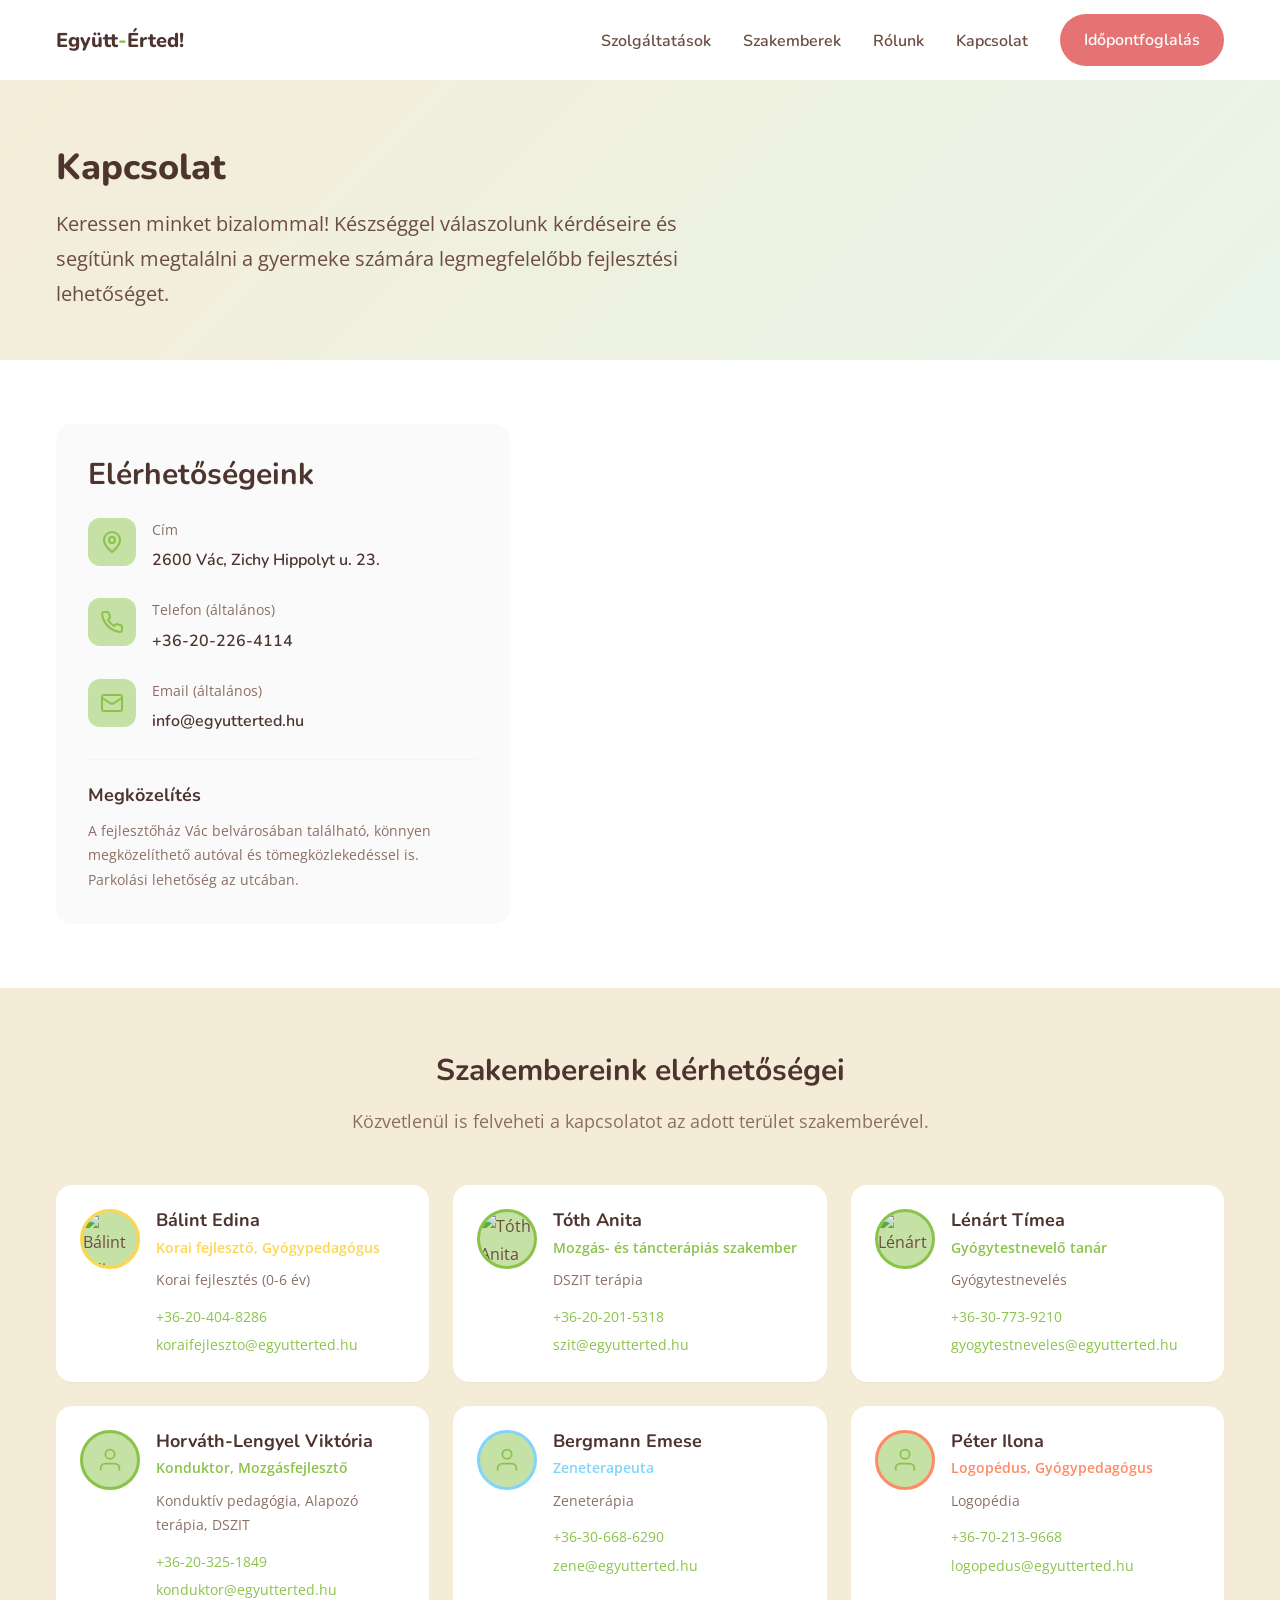
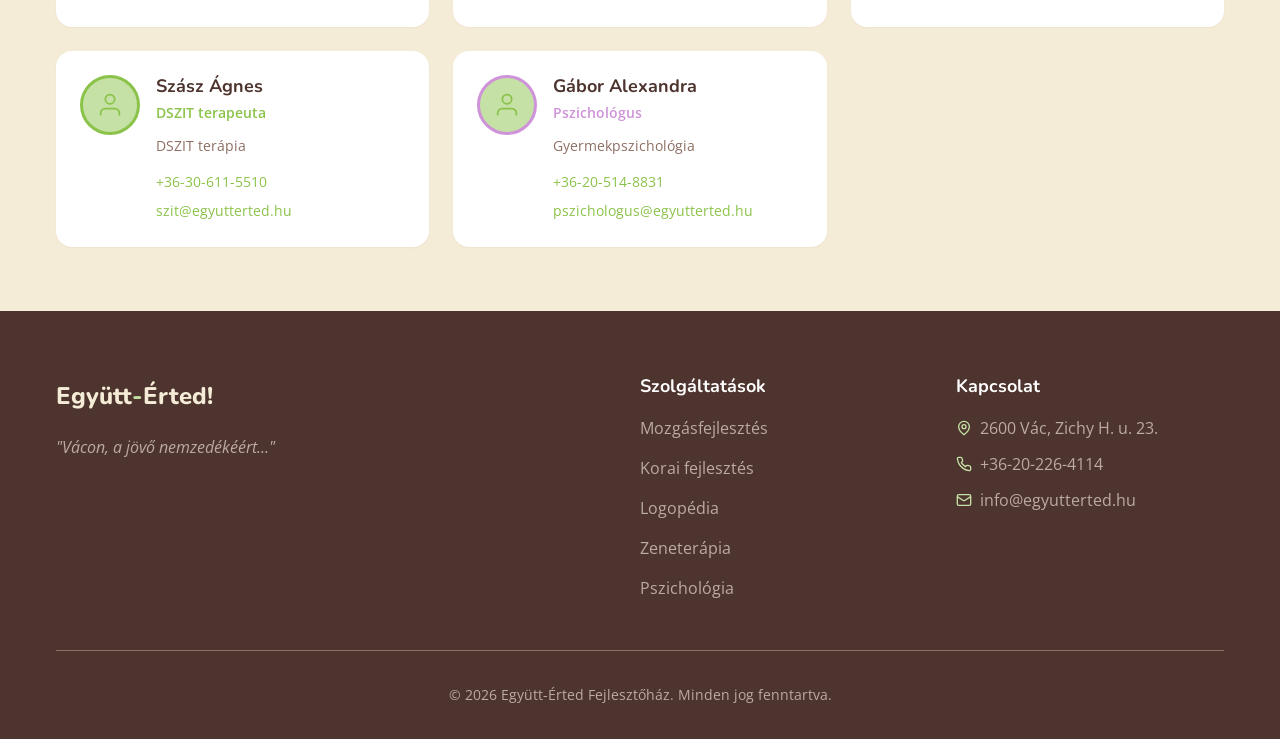
==== kapcsolat.html @ 71c5e0e4 "Build complete website with homepage and service pages - Add CSS design system with custom propertie" ====
<!DOCTYPE html>
<html lang="hu">
<head>
  <meta charset="UTF-8">
  <meta name="viewport" content="width=device-width, initial-scale=1.0">
  <meta name="description" content="Együtt-Érted Fejlesztőház kapcsolat - 2600 Vác, Zichy Hippolyt u. 23. Telefon: +36-20-226-4114">
  <title>Kapcsolat | Együtt-Érted Fejlesztőház</title>
  <link rel="stylesheet" href="css/style.css">
  <link rel="icon" type="image/x-icon" href="favicon.ico">
</head>
<body>
  <a href="#main" class="sr-only">Ugrás a tartalomhoz</a>

  <nav class="nav" id="nav">
    <div class="nav-container">
      <a href="index.html" class="nav-logo">
        <span class="nav-logo-text">Együtt<span>-</span>Érted!</span>
      </a>
      <ul class="nav-menu" id="nav-menu">
        <li><a href="index.html#szolgaltatasok" class="nav-link">Szolgáltatások</a></li>
        <li><a href="index.html#szakemberek" class="nav-link">Szakemberek</a></li>
        <li><a href="index.html#rolunk" class="nav-link">Rólunk</a></li>
        <li><a href="kapcsolat.html" class="nav-link">Kapcsolat</a></li>
        <li><a href="#elerhetosegek" class="btn btn-cta">Időpontfoglalás</a></li>
      </ul>
      <button class="nav-toggle" id="nav-toggle" aria-label="Menü megnyitása">
        <span></span><span></span><span></span>
      </button>
    </div>
  </nav>

  <main id="main">
    <section class="hero" style="min-height: 40vh; padding-bottom: var(--space-8);">
      <div class="container">
        <div style="max-width: 700px;">
          <h1 class="hero-title" style="font-size: var(--text-4xl);">Kapcsolat</h1>
          <p class="hero-description" style="font-size: var(--text-xl); margin-top: var(--space-4);">
            Keressen minket bizalommal! Készséggel válaszolunk kérdéseire és segítünk
            megtalálni a gyermeke számára legmegfelelőbb fejlesztési lehetőséget.
          </p>
        </div>
      </div>
    </section>

    <!-- General Contact Info -->
    <section class="section bg-white" id="elerhetosegek">
      <div class="container">
        <div class="contact-grid">
          <div class="contact-info">
            <h2 style="margin-bottom: var(--space-6);">Elérhetőségeink</h2>

            <div class="contact-item">
              <div class="contact-icon">
                <svg xmlns="http://www.w3.org/2000/svg" viewBox="0 0 24 24" fill="none" stroke="currentColor" stroke-width="2"><path d="M20 10c0 6-8 12-8 12s-8-6-8-12a8 8 0 0 1 16 0Z"/><circle cx="12" cy="10" r="3"/></svg>
              </div>
              <div>
                <p class="contact-label">Cím</p>
                <p class="contact-value">2600 Vác, Zichy Hippolyt u. 23.</p>
              </div>
            </div>

            <div class="contact-item">
              <div class="contact-icon">
                <svg xmlns="http://www.w3.org/2000/svg" viewBox="0 0 24 24" fill="none" stroke="currentColor" stroke-width="2"><path d="M22 16.92v3a2 2 0 0 1-2.18 2 19.79 19.79 0 0 1-8.63-3.07 19.5 19.5 0 0 1-6-6 19.79 19.79 0 0 1-3.07-8.67A2 2 0 0 1 4.11 2h3a2 2 0 0 1 2 1.72 12.84 12.84 0 0 0 .7 2.81 2 2 0 0 1-.45 2.11L8.09 9.91a16 16 0 0 0 6 6l1.27-1.27a2 2 0 0 1 2.11-.45 12.84 12.84 0 0 0 2.81.7A2 2 0 0 1 22 16.92z"/></svg>
              </div>
              <div>
                <p class="contact-label">Telefon (általános)</p>
                <p class="contact-value"><a href="tel:+36202264114">+36-20-226-4114</a></p>
              </div>
            </div>

            <div class="contact-item">
              <div class="contact-icon">
                <svg xmlns="http://www.w3.org/2000/svg" viewBox="0 0 24 24" fill="none" stroke="currentColor" stroke-width="2"><rect width="20" height="16" x="2" y="4" rx="2"/><path d="m22 7-8.97 5.7a1.94 1.94 0 0 1-2.06 0L2 7"/></svg>
              </div>
              <div>
                <p class="contact-label">Email (általános)</p>
                <p class="contact-value"><a href="mailto:info@egyutterted.hu">info@egyutterted.hu</a></p>
              </div>
            </div>

            <div style="margin-top: var(--space-6); padding-top: var(--space-6); border-top: 1px solid var(--color-light-gray);">
              <h3 style="font-size: var(--text-lg); margin-bottom: var(--space-3);">Megközelítés</h3>
              <p style="font-size: var(--text-sm); color: var(--color-text-light);">
                A fejlesztőház Vác belvárosában található, könnyen megközelíthető autóval
                és tömegközlekedéssel is. Parkolási lehetőség az utcában.
              </p>
            </div>
          </div>

          <div class="contact-map">
            <iframe
              src="https://www.google.com/maps/embed?pb=!1m18!1m12!1m3!1d2687.0!2d19.1275!3d47.7759!2m3!1f0!2f0!3f0!3m2!1i1024!2i768!4f13.1!3m3!1m2!1s0x0%3A0x0!2zNDfCsDQ2JzMzLjIiTiAxOcKwMDcnMzkuMCJF!5e0!3m2!1shu!2shu!4v1700000000000"
              allowfullscreen=""
              loading="lazy"
              referrerpolicy="no-referrer-when-downgrade"
              title="Együtt-Érted Fejlesztőház térkép">
            </iframe>
          </div>
        </div>
      </div>
    </section>

    <!-- Specialists Contact List -->
    <section class="section bg-cream">
      <div class="container">
        <div class="section-header">
          <h2>Szakembereink elérhetőségei</h2>
          <p>Közvetlenül is felveheti a kapcsolatot az adott terület szakemberével.</p>
        </div>

        <div style="display: grid; grid-template-columns: repeat(auto-fit, minmax(350px, 1fr)); gap: var(--space-6);">

          <!-- Bálint Edina -->
          <div style="background: var(--color-white); border-radius: var(--radius-xl); padding: var(--space-6); box-shadow: var(--shadow-sm);">
            <div style="display: flex; gap: var(--space-4); align-items: flex-start;">
              <div style="width: 60px; height: 60px; border-radius: 50%; overflow: hidden; flex-shrink: 0; border: 3px solid var(--color-early-dev);">
                <img src="assets/images/specialists/balint-edina.jpg" alt="Bálint Edina" style="width: 100%; height: 100%; object-fit: cover;" onerror="this.parentElement.style.background='var(--color-soft-green)'">
              </div>
              <div style="flex: 1;">
                <h3 style="font-size: var(--text-lg); margin-bottom: var(--space-1);">Bálint Edina</h3>
                <p style="color: var(--color-early-dev); font-weight: 600; font-size: var(--text-sm); margin-bottom: var(--space-2);">Korai fejlesztő, Gyógypedagógus</p>
                <p style="font-size: var(--text-sm); color: var(--color-text-light); margin-bottom: var(--space-3);">Korai fejlesztés (0-6 év)</p>
                <div style="display: flex; flex-direction: column; gap: var(--space-1);">
                  <a href="tel:+36204048286" style="font-size: var(--text-sm); color: var(--color-leaf-green);">+36-20-404-8286</a>
                  <a href="mailto:koraifejleszto@egyutterted.hu" style="font-size: var(--text-sm); color: var(--color-leaf-green);">koraifejleszto@egyutterted.hu</a>
                </div>
              </div>
            </div>
          </div>

          <!-- Tóth Anita -->
          <div style="background: var(--color-white); border-radius: var(--radius-xl); padding: var(--space-6); box-shadow: var(--shadow-sm);">
            <div style="display: flex; gap: var(--space-4); align-items: flex-start;">
              <div style="width: 60px; height: 60px; border-radius: 50%; overflow: hidden; flex-shrink: 0; border: 3px solid var(--color-movement);">
                <img src="assets/images/specialists/toth-anita.jpg" alt="Tóth Anita" style="width: 100%; height: 100%; object-fit: cover;" onerror="this.parentElement.style.background='var(--color-soft-green)'">
              </div>
              <div style="flex: 1;">
                <h3 style="font-size: var(--text-lg); margin-bottom: var(--space-1);">Tóth Anita</h3>
                <p style="color: var(--color-movement); font-weight: 600; font-size: var(--text-sm); margin-bottom: var(--space-2);">Mozgás- és táncterápiás szakember</p>
                <p style="font-size: var(--text-sm); color: var(--color-text-light); margin-bottom: var(--space-3);">DSZIT terápia</p>
                <div style="display: flex; flex-direction: column; gap: var(--space-1);">
                  <a href="tel:+36202015318" style="font-size: var(--text-sm); color: var(--color-leaf-green);">+36-20-201-5318</a>
                  <a href="mailto:szit@egyutterted.hu" style="font-size: var(--text-sm); color: var(--color-leaf-green);">szit@egyutterted.hu</a>
                </div>
              </div>
            </div>
          </div>

          <!-- Lénárt Tímea -->
          <div style="background: var(--color-white); border-radius: var(--radius-xl); padding: var(--space-6); box-shadow: var(--shadow-sm);">
            <div style="display: flex; gap: var(--space-4); align-items: flex-start;">
              <div style="width: 60px; height: 60px; border-radius: 50%; overflow: hidden; flex-shrink: 0; border: 3px solid var(--color-movement);">
                <img src="assets/images/specialists/lenart-timea.jpg" alt="Lénárt Tímea" style="width: 100%; height: 100%; object-fit: cover;" onerror="this.parentElement.style.background='var(--color-soft-green)'">
              </div>
              <div style="flex: 1;">
                <h3 style="font-size: var(--text-lg); margin-bottom: var(--space-1);">Lénárt Tímea</h3>
                <p style="color: var(--color-movement); font-weight: 600; font-size: var(--text-sm); margin-bottom: var(--space-2);">Gyógytestnevelő tanár</p>
                <p style="font-size: var(--text-sm); color: var(--color-text-light); margin-bottom: var(--space-3);">Gyógytestnevelés</p>
                <div style="display: flex; flex-direction: column; gap: var(--space-1);">
                  <a href="tel:+36307739210" style="font-size: var(--text-sm); color: var(--color-leaf-green);">+36-30-773-9210</a>
                  <a href="mailto:gyogytestneveles@egyutterted.hu" style="font-size: var(--text-sm); color: var(--color-leaf-green);">gyogytestneveles@egyutterted.hu</a>
                </div>
              </div>
            </div>
          </div>

          <!-- Horváth-Lengyel Viktória -->
          <div style="background: var(--color-white); border-radius: var(--radius-xl); padding: var(--space-6); box-shadow: var(--shadow-sm);">
            <div style="display: flex; gap: var(--space-4); align-items: flex-start;">
              <div style="width: 60px; height: 60px; border-radius: 50%; flex-shrink: 0; border: 3px solid var(--color-movement); background: var(--color-soft-green); display: flex; align-items: center; justify-content: center;">
                <svg xmlns="http://www.w3.org/2000/svg" viewBox="0 0 24 24" fill="none" stroke="var(--color-leaf-green)" stroke-width="1.5" style="width: 28px; height: 28px;"><path d="M20 21v-2a4 4 0 0 0-4-4H8a4 4 0 0 0-4 4v2"/><circle cx="12" cy="7" r="4"/></svg>
              </div>
              <div style="flex: 1;">
                <h3 style="font-size: var(--text-lg); margin-bottom: var(--space-1);">Horváth-Lengyel Viktória</h3>
                <p style="color: var(--color-movement); font-weight: 600; font-size: var(--text-sm); margin-bottom: var(--space-2);">Konduktor, Mozgásfejlesztő</p>
                <p style="font-size: var(--text-sm); color: var(--color-text-light); margin-bottom: var(--space-3);">Konduktív pedagógia, Alapozó terápia, DSZIT</p>
                <div style="display: flex; flex-direction: column; gap: var(--space-1);">
                  <a href="tel:+36203251849" style="font-size: var(--text-sm); color: var(--color-leaf-green);">+36-20-325-1849</a>
                  <a href="mailto:konduktor@egyutterted.hu" style="font-size: var(--text-sm); color: var(--color-leaf-green);">konduktor@egyutterted.hu</a>
                </div>
              </div>
            </div>
          </div>

          <!-- Bergmann Emese -->
          <div style="background: var(--color-white); border-radius: var(--radius-xl); padding: var(--space-6); box-shadow: var(--shadow-sm);">
            <div style="display: flex; gap: var(--space-4); align-items: flex-start;">
              <div style="width: 60px; height: 60px; border-radius: 50%; flex-shrink: 0; border: 3px solid var(--color-music); background: var(--color-soft-green); display: flex; align-items: center; justify-content: center;">
                <svg xmlns="http://www.w3.org/2000/svg" viewBox="0 0 24 24" fill="none" stroke="var(--color-leaf-green)" stroke-width="1.5" style="width: 28px; height: 28px;"><path d="M20 21v-2a4 4 0 0 0-4-4H8a4 4 0 0 0-4 4v2"/><circle cx="12" cy="7" r="4"/></svg>
              </div>
              <div style="flex: 1;">
                <h3 style="font-size: var(--text-lg); margin-bottom: var(--space-1);">Bergmann Emese</h3>
                <p style="color: var(--color-music); font-weight: 600; font-size: var(--text-sm); margin-bottom: var(--space-2);">Zeneterapeuta</p>
                <p style="font-size: var(--text-sm); color: var(--color-text-light); margin-bottom: var(--space-3);">Zeneterápia</p>
                <div style="display: flex; flex-direction: column; gap: var(--space-1);">
                  <a href="tel:+36306686290" style="font-size: var(--text-sm); color: var(--color-leaf-green);">+36-30-668-6290</a>
                  <a href="mailto:zene@egyutterted.hu" style="font-size: var(--text-sm); color: var(--color-leaf-green);">zene@egyutterted.hu</a>
                </div>
              </div>
            </div>
          </div>

          <!-- Péter Ilona -->
          <div style="background: var(--color-white); border-radius: var(--radius-xl); padding: var(--space-6); box-shadow: var(--shadow-sm);">
            <div style="display: flex; gap: var(--space-4); align-items: flex-start;">
              <div style="width: 60px; height: 60px; border-radius: 50%; flex-shrink: 0; border: 3px solid var(--color-speech); background: var(--color-soft-green); display: flex; align-items: center; justify-content: center;">
                <svg xmlns="http://www.w3.org/2000/svg" viewBox="0 0 24 24" fill="none" stroke="var(--color-leaf-green)" stroke-width="1.5" style="width: 28px; height: 28px;"><path d="M20 21v-2a4 4 0 0 0-4-4H8a4 4 0 0 0-4 4v2"/><circle cx="12" cy="7" r="4"/></svg>
              </div>
              <div style="flex: 1;">
                <h3 style="font-size: var(--text-lg); margin-bottom: var(--space-1);">Péter Ilona</h3>
                <p style="color: var(--color-speech); font-weight: 600; font-size: var(--text-sm); margin-bottom: var(--space-2);">Logopédus, Gyógypedagógus</p>
                <p style="font-size: var(--text-sm); color: var(--color-text-light); margin-bottom: var(--space-3);">Logopédia</p>
                <div style="display: flex; flex-direction: column; gap: var(--space-1);">
                  <a href="tel:+36702139668" style="font-size: var(--text-sm); color: var(--color-leaf-green);">+36-70-213-9668</a>
                  <a href="mailto:logopedus@egyutterted.hu" style="font-size: var(--text-sm); color: var(--color-leaf-green);">logopedus@egyutterted.hu</a>
                </div>
              </div>
            </div>
          </div>

          <!-- Szász Ágnes -->
          <div style="background: var(--color-white); border-radius: var(--radius-xl); padding: var(--space-6); box-shadow: var(--shadow-sm);">
            <div style="display: flex; gap: var(--space-4); align-items: flex-start;">
              <div style="width: 60px; height: 60px; border-radius: 50%; flex-shrink: 0; border: 3px solid var(--color-movement); background: var(--color-soft-green); display: flex; align-items: center; justify-content: center;">
                <svg xmlns="http://www.w3.org/2000/svg" viewBox="0 0 24 24" fill="none" stroke="var(--color-leaf-green)" stroke-width="1.5" style="width: 28px; height: 28px;"><path d="M20 21v-2a4 4 0 0 0-4-4H8a4 4 0 0 0-4 4v2"/><circle cx="12" cy="7" r="4"/></svg>
              </div>
              <div style="flex: 1;">
                <h3 style="font-size: var(--text-lg); margin-bottom: var(--space-1);">Szász Ágnes</h3>
                <p style="color: var(--color-movement); font-weight: 600; font-size: var(--text-sm); margin-bottom: var(--space-2);">DSZIT terapeuta</p>
                <p style="font-size: var(--text-sm); color: var(--color-text-light); margin-bottom: var(--space-3);">DSZIT terápia</p>
                <div style="display: flex; flex-direction: column; gap: var(--space-1);">
                  <a href="tel:+36306115510" style="font-size: var(--text-sm); color: var(--color-leaf-green);">+36-30-611-5510</a>
                  <a href="mailto:szit@egyutterted.hu" style="font-size: var(--text-sm); color: var(--color-leaf-green);">szit@egyutterted.hu</a>
                </div>
              </div>
            </div>
          </div>

          <!-- Gábor Alexandra -->
          <div style="background: var(--color-white); border-radius: var(--radius-xl); padding: var(--space-6); box-shadow: var(--shadow-sm);">
            <div style="display: flex; gap: var(--space-4); align-items: flex-start;">
              <div style="width: 60px; height: 60px; border-radius: 50%; flex-shrink: 0; border: 3px solid var(--color-psychology); background: var(--color-soft-green); display: flex; align-items: center; justify-content: center;">
                <svg xmlns="http://www.w3.org/2000/svg" viewBox="0 0 24 24" fill="none" stroke="var(--color-leaf-green)" stroke-width="1.5" style="width: 28px; height: 28px;"><path d="M20 21v-2a4 4 0 0 0-4-4H8a4 4 0 0 0-4 4v2"/><circle cx="12" cy="7" r="4"/></svg>
              </div>
              <div style="flex: 1;">
                <h3 style="font-size: var(--text-lg); margin-bottom: var(--space-1);">Gábor Alexandra</h3>
                <p style="color: var(--color-psychology); font-weight: 600; font-size: var(--text-sm); margin-bottom: var(--space-2);">Pszichológus</p>
                <p style="font-size: var(--text-sm); color: var(--color-text-light); margin-bottom: var(--space-3);">Gyermekpszichológia</p>
                <div style="display: flex; flex-direction: column; gap: var(--space-1);">
                  <a href="tel:+36205148831" style="font-size: var(--text-sm); color: var(--color-leaf-green);">+36-20-514-8831</a>
                  <a href="mailto:pszichologus@egyutterted.hu" style="font-size: var(--text-sm); color: var(--color-leaf-green);">pszichologus@egyutterted.hu</a>
                </div>
              </div>
            </div>
          </div>

        </div>
      </div>
    </section>
  </main>

  <footer class="footer">
    <div class="container">
      <div class="footer-grid">
        <div class="footer-brand">
          <div class="footer-logo">Együtt<span>-</span>Érted!</div>
          <p class="footer-tagline">"Vácon, a jövő nemzedékéért..."</p>
        </div>
        <div>
          <h4 class="footer-title">Szolgáltatások</h4>
          <nav class="footer-links">
            <a href="szolgaltatasok/mozgasfejlesztes.html">Mozgásfejlesztés</a>
            <a href="szolgaltatasok/korai-fejlesztes.html">Korai fejlesztés</a>
            <a href="szolgaltatasok/logopedia.html">Logopédia</a>
            <a href="szolgaltatasok/zeneterapia.html">Zeneterápia</a>
            <a href="szolgaltatasok/pszichologia.html">Pszichológia</a>
          </nav>
        </div>
        <div>
          <h4 class="footer-title">Kapcsolat</h4>
          <div class="footer-contact-item">
            <svg xmlns="http://www.w3.org/2000/svg" viewBox="0 0 24 24" fill="none" stroke="currentColor" stroke-width="2"><path d="M20 10c0 6-8 12-8 12s-8-6-8-12a8 8 0 0 1 16 0Z"/><circle cx="12" cy="10" r="3"/></svg>
            2600 Vác, Zichy H. u. 23.
          </div>
          <div class="footer-contact-item">
            <svg xmlns="http://www.w3.org/2000/svg" viewBox="0 0 24 24" fill="none" stroke="currentColor" stroke-width="2"><path d="M22 16.92v3a2 2 0 0 1-2.18 2 19.79 19.79 0 0 1-8.63-3.07 19.5 19.5 0 0 1-6-6 19.79 19.79 0 0 1-3.07-8.67A2 2 0 0 1 4.11 2h3a2 2 0 0 1 2 1.72 12.84 12.84 0 0 0 .7 2.81 2 2 0 0 1-.45 2.11L8.09 9.91a16 16 0 0 0 6 6l1.27-1.27a2 2 0 0 1 2.11-.45 12.84 12.84 0 0 0 2.81.7A2 2 0 0 1 22 16.92z"/></svg>
            <a href="tel:+36202264114">+36-20-226-4114</a>
          </div>
          <div class="footer-contact-item">
            <svg xmlns="http://www.w3.org/2000/svg" viewBox="0 0 24 24" fill="none" stroke="currentColor" stroke-width="2"><rect width="20" height="16" x="2" y="4" rx="2"/><path d="m22 7-8.97 5.7a1.94 1.94 0 0 1-2.06 0L2 7"/></svg>
            <a href="mailto:info@egyutterted.hu">info@egyutterted.hu</a>
          </div>
        </div>
      </div>
      <div class="footer-bottom">
        <p>&copy; 2026 Együtt-Érted Fejlesztőház. Minden jog fenntartva.</p>
      </div>
    </div>
  </footer>

  <script src="js/main.js"></script>
</body>
</html>
---- css/style.css ----
/* ============================================
   Együtt-Érted Fejlesztőház - Main Stylesheet
   ============================================ */

/* ============================================
   1. CSS Custom Properties (Design Tokens)
   ============================================ */

@import url('https://fonts.googleapis.com/css2?family=Nunito:wght@400;600;700;800&family=Open+Sans:wght@400;500;600&display=swap');

:root {
  /* Primary Colors - from building interior */
  --color-cream: #F5ECD7;
  --color-warm-yellow: #F2E8C9;

  /* Soft greens - from tree murals */
  --color-leaf-green: #8BC34A;
  --color-soft-green: #C5E1A5;
  --color-pale-green: #E8F5E9;

  /* Earth brown - from wood elements */
  --color-wood-brown: #8D6E63;
  --color-light-wood: #BCAAA4;

  /* Accent Colors */
  --color-coral: #E57373;
  --color-warm-orange: #FF8A65;
  --color-sky-blue: #81D4FA;
  --color-soft-blue: #B3E5FC;
  --color-sunny: #FFD54F;

  /* Text colors */
  --color-text-dark: #4E342E;
  --color-text-medium: #6D4C41;
  --color-text-light: #8D6E63;

  /* Neutral colors */
  --color-white: #FFFFFF;
  --color-off-white: #FAFAFA;
  --color-light-gray: #F5F5F5;

  /* Service category colors */
  --color-movement: #8BC34A;
  --color-early-dev: #FFD54F;
  --color-speech: #FF8A65;
  --color-music: #81D4FA;
  --color-psychology: #CE93D8;
  --color-physical-ed: #66BB6A;

  /* Typography */
  --font-heading: 'Nunito', sans-serif;
  --font-body: 'Open Sans', sans-serif;

  /* Type scale */
  --text-xs: 0.75rem;
  --text-sm: 0.875rem;
  --text-base: 1rem;
  --text-lg: 1.125rem;
  --text-xl: 1.25rem;
  --text-2xl: 1.5rem;
  --text-3xl: 1.875rem;
  --text-4xl: 2.25rem;
  --text-5xl: 3rem;

  /* Line heights */
  --leading-tight: 1.25;
  --leading-normal: 1.5;
  --leading-relaxed: 1.75;

  /* Spacing */
  --space-1: 0.25rem;
  --space-2: 0.5rem;
  --space-3: 0.75rem;
  --space-4: 1rem;
  --space-5: 1.25rem;
  --space-6: 1.5rem;
  --space-8: 2rem;
  --space-10: 2.5rem;
  --space-12: 3rem;
  --space-16: 4rem;
  --space-20: 5rem;
  --space-24: 6rem;

  /* Border radius */
  --radius-sm: 0.375rem;
  --radius-md: 0.5rem;
  --radius-lg: 0.75rem;
  --radius-xl: 1rem;
  --radius-2xl: 1.5rem;
  --radius-full: 9999px;

  /* Shadows */
  --shadow-sm: 0 1px 2px rgba(78, 52, 46, 0.05);
  --shadow-md: 0 4px 6px rgba(78, 52, 46, 0.07);
  --shadow-lg: 0 10px 15px rgba(78, 52, 46, 0.1);
  --shadow-xl: 0 20px 25px rgba(78, 52, 46, 0.1);

  /* Transitions */
  --transition-fast: 150ms ease;
  --transition-base: 200ms ease;
  --transition-slow: 300ms ease;

  /* Layout */
  --container-max: 1200px;
  --nav-height: 80px;
  --nav-height-mobile: 64px;
}


/* ============================================
   2. CSS Reset & Base Styles
   ============================================ */

*,
*::before,
*::after {
  box-sizing: border-box;
  margin: 0;
  padding: 0;
}

html {
  scroll-behavior: smooth;
}

body {
  font-family: var(--font-body);
  font-size: var(--text-base);
  line-height: var(--leading-relaxed);
  color: var(--color-text-medium);
  background-color: var(--color-white);
  -webkit-font-smoothing: antialiased;
  -moz-osx-font-smoothing: grayscale;
}

img {
  max-width: 100%;
  height: auto;
  display: block;
}

a {
  color: inherit;
  text-decoration: none;
}

ul, ol {
  list-style: none;
}

button {
  font-family: inherit;
  font-size: inherit;
  cursor: pointer;
  border: none;
  background: none;
}


/* ============================================
   3. Typography
   ============================================ */

h1, h2, h3, h4, h5, h6 {
  font-family: var(--font-heading);
  color: var(--color-text-dark);
  line-height: var(--leading-tight);
}

h1 {
  font-size: var(--text-4xl);
  font-weight: 800;
}

h2 {
  font-size: var(--text-3xl);
  font-weight: 700;
}

h3 {
  font-size: var(--text-2xl);
  font-weight: 700;
}

h4 {
  font-size: var(--text-xl);
  font-weight: 600;
}

p {
  margin-bottom: var(--space-4);
}

p:last-child {
  margin-bottom: 0;
}


/* ============================================
   4. Layout Utilities
   ============================================ */

.container {
  width: 100%;
  max-width: var(--container-max);
  margin: 0 auto;
  padding: 0 var(--space-4);
}

.section {
  padding: var(--space-16) 0;
}

.section-sm {
  padding: var(--space-12) 0;
}

.section-lg {
  padding: var(--space-24) 0;
}

.text-center {
  text-align: center;
}

.sr-only {
  position: absolute;
  width: 1px;
  height: 1px;
  padding: 0;
  margin: -1px;
  overflow: hidden;
  clip: rect(0, 0, 0, 0);
  white-space: nowrap;
  border: 0;
}


/* ============================================
   5. Buttons
   ============================================ */

.btn {
  display: inline-flex;
  align-items: center;
  justify-content: center;
  gap: var(--space-2);
  padding: var(--space-3) var(--space-6);
  font-family: var(--font-heading);
  font-weight: 600;
  font-size: var(--text-base);
  border-radius: var(--radius-full);
  transition: all var(--transition-base);
  cursor: pointer;
}

.btn-primary {
  background: var(--color-leaf-green);
  color: var(--color-white);
}

.btn-primary:hover {
  background: #7CB342;
  transform: translateY(-2px);
  box-shadow: var(--shadow-md);
}

.btn-secondary {
  background: transparent;
  color: var(--color-leaf-green);
  border: 2px solid var(--color-leaf-green);
}

.btn-secondary:hover {
  background: var(--color-pale-green);
}

.btn-cta {
  background: var(--color-coral);
  color: var(--color-white);
}

.btn-cta:hover {
  background: #EF5350;
  transform: translateY(-2px);
  box-shadow: var(--shadow-md);
}

.btn-white {
  background: var(--color-white);
  color: var(--color-text-dark);
}

.btn-white:hover {
  background: var(--color-off-white);
  transform: translateY(-2px);
  box-shadow: var(--shadow-md);
}


/* ============================================
   6. Navigation
   ============================================ */

.nav {
  position: fixed;
  top: 0;
  left: 0;
  right: 0;
  height: var(--nav-height);
  background: var(--color-white);
  z-index: 1000;
  transition: box-shadow var(--transition-base);
}

.nav.scrolled {
  box-shadow: var(--shadow-md);
}

.nav-container {
  display: flex;
  align-items: center;
  justify-content: space-between;
  height: 100%;
  max-width: var(--container-max);
  margin: 0 auto;
  padding: 0 var(--space-4);
}

.nav-logo {
  display: flex;
  align-items: center;
  gap: var(--space-3);
}

.nav-logo-text {
  font-family: var(--font-heading);
  font-weight: 800;
  font-size: var(--text-xl);
  color: var(--color-text-dark);
}

.nav-logo-text span {
  color: var(--color-leaf-green);
}

.nav-menu {
  display: flex;
  align-items: center;
  gap: var(--space-8);
}

.nav-link {
  font-family: var(--font-heading);
  font-weight: 600;
  color: var(--color-text-medium);
  transition: color var(--transition-fast);
  position: relative;
}

.nav-link:hover {
  color: var(--color-leaf-green);
}

.nav-link::after {
  content: '';
  position: absolute;
  bottom: -4px;
  left: 0;
  width: 0;
  height: 2px;
  background: var(--color-leaf-green);
  transition: width var(--transition-base);
}

.nav-link:hover::after {
  width: 100%;
}

.nav-toggle {
  display: none;
  flex-direction: column;
  gap: 5px;
  padding: var(--space-2);
}

.nav-toggle span {
  display: block;
  width: 24px;
  height: 2px;
  background: var(--color-text-dark);
  border-radius: 1px;
  transition: all var(--transition-base);
}

/* Mobile menu */
@media (max-width: 768px) {
  .nav {
    height: var(--nav-height-mobile);
  }

  .nav-toggle {
    display: flex;
  }

  .nav-menu {
    position: fixed;
    top: var(--nav-height-mobile);
    left: 0;
    right: 0;
    bottom: 0;
    flex-direction: column;
    justify-content: flex-start;
    padding: var(--space-8);
    background: var(--color-white);
    transform: translateX(100%);
    transition: transform var(--transition-slow);
  }

  .nav-menu.open {
    transform: translateX(0);
  }

  .nav-link {
    font-size: var(--text-xl);
  }

  .nav-toggle.open span:nth-child(1) {
    transform: rotate(45deg) translate(5px, 5px);
  }

  .nav-toggle.open span:nth-child(2) {
    opacity: 0;
  }

  .nav-toggle.open span:nth-child(3) {
    transform: rotate(-45deg) translate(5px, -5px);
  }
}


/* ============================================
   7. Hero Section
   ============================================ */

.hero {
  padding-top: calc(var(--nav-height) + var(--space-12));
  padding-bottom: var(--space-16);
  background: linear-gradient(135deg, var(--color-cream) 0%, var(--color-pale-green) 100%);
  min-height: 80vh;
  display: flex;
  align-items: center;
}

.hero-container {
  display: grid;
  grid-template-columns: 1fr 1fr;
  gap: var(--space-12);
  align-items: center;
  max-width: var(--container-max);
  margin: 0 auto;
  padding: 0 var(--space-4);
}

.hero-content {
  max-width: 540px;
}

.hero-title {
  font-size: var(--text-5xl);
  margin-bottom: var(--space-2);
  color: var(--color-text-dark);
}

.hero-title span {
  color: var(--color-leaf-green);
}

.hero-subtitle {
  font-family: var(--font-heading);
  font-size: var(--text-xl);
  font-weight: 600;
  color: var(--color-wood-brown);
  margin-bottom: var(--space-6);
}

.hero-description {
  font-size: var(--text-lg);
  color: var(--color-text-medium);
  margin-bottom: var(--space-8);
}

.hero-buttons {
  display: flex;
  gap: var(--space-4);
  flex-wrap: wrap;
}

.hero-image {
  position: relative;
}

.hero-image img {
  border-radius: var(--radius-2xl);
  box-shadow: var(--shadow-xl);
}

@media (max-width: 968px) {
  .hero {
    padding-top: calc(var(--nav-height-mobile) + var(--space-8));
    min-height: auto;
  }

  .hero-container {
    grid-template-columns: 1fr;
    text-align: center;
  }

  .hero-content {
    max-width: 100%;
  }

  .hero-title {
    font-size: var(--text-4xl);
  }

  .hero-buttons {
    justify-content: center;
  }

  .hero-image {
    order: -1;
    max-width: 500px;
    margin: 0 auto;
  }
}


/* ============================================
   8. Service Cards (Option A - Color Block)
   ============================================ */

.services-grid {
  display: grid;
  grid-template-columns: repeat(auto-fit, minmax(280px, 1fr));
  gap: var(--space-6);
}

.service-card {
  background: var(--color-white);
  border-radius: var(--radius-xl);
  overflow: hidden;
  box-shadow: var(--shadow-md);
  transition: all var(--transition-base);
}

.service-card:hover {
  transform: translateY(-4px);
  box-shadow: var(--shadow-lg);
}

.service-card-accent {
  height: 6px;
}

.service-card-accent--movement { background: var(--color-movement); }
.service-card-accent--early { background: var(--color-early-dev); }
.service-card-accent--speech { background: var(--color-speech); }
.service-card-accent--music { background: var(--color-music); }
.service-card-accent--psychology { background: var(--color-psychology); }

.service-card-content {
  padding: var(--space-6);
}

.service-card-title {
  font-size: var(--text-xl);
  margin-bottom: var(--space-3);
}

.service-card-description {
  color: var(--color-text-light);
  margin-bottom: var(--space-4);
  font-size: var(--text-sm);
}

.service-card-link {
  display: inline-flex;
  align-items: center;
  gap: var(--space-2);
  font-family: var(--font-heading);
  font-weight: 600;
  color: var(--color-leaf-green);
  transition: gap var(--transition-fast);
}

.service-card-link:hover {
  gap: var(--space-3);
}

.service-card-link svg {
  width: 16px;
  height: 16px;
}


/* ============================================
   9. Section Headers
   ============================================ */

.section-header {
  text-align: center;
  max-width: 640px;
  margin: 0 auto var(--space-12);
}

.section-header h2 {
  margin-bottom: var(--space-4);
}

.section-header p {
  color: var(--color-text-light);
  font-size: var(--text-lg);
}


/* ============================================
   10. Specialist Cards
   ============================================ */

.specialists-grid {
  display: grid;
  grid-template-columns: repeat(auto-fit, minmax(300px, 1fr));
  gap: var(--space-6);
}

.specialist-card {
  background: var(--color-off-white);
  border-radius: var(--radius-xl);
  padding: var(--space-6);
  display: flex;
  flex-direction: column;
  align-items: center;
  text-align: center;
  transition: all var(--transition-base);
}

.specialist-card:hover {
  transform: translateY(-4px);
  box-shadow: var(--shadow-lg);
}

.specialist-photo {
  width: 120px;
  height: 120px;
  border-radius: 50%;
  overflow: hidden;
  margin-bottom: var(--space-4);
  border: 4px solid var(--color-leaf-green);
  background: var(--color-light-gray);
}

.specialist-photo img {
  width: 100%;
  height: 100%;
  object-fit: cover;
}

.specialist-photo--placeholder {
  display: flex;
  align-items: center;
  justify-content: center;
  background: var(--color-soft-green);
}

.specialist-photo--placeholder svg {
  width: 48px;
  height: 48px;
  color: var(--color-leaf-green);
}

.specialist-name {
  font-size: var(--text-lg);
  margin-bottom: var(--space-1);
}

.specialist-title {
  color: var(--color-leaf-green);
  font-weight: 600;
  font-size: var(--text-sm);
  margin-bottom: var(--space-3);
}

.specialist-bio {
  font-size: var(--text-sm);
  color: var(--color-text-light);
  margin-bottom: var(--space-4);
  display: -webkit-box;
  -webkit-line-clamp: 3;
  -webkit-box-orient: vertical;
  overflow: hidden;
}

.specialist-contact {
  display: flex;
  flex-direction: column;
  gap: var(--space-2);
  width: 100%;
}

.specialist-contact a {
  display: flex;
  align-items: center;
  justify-content: center;
  gap: var(--space-2);
  font-size: var(--text-sm);
  color: var(--color-text-medium);
  transition: color var(--transition-fast);
}

.specialist-contact a:hover {
  color: var(--color-leaf-green);
}

.specialist-contact svg {
  width: 16px;
  height: 16px;
  flex-shrink: 0;
}


/* ============================================
   11. Age Group Tabs
   ============================================ */

.age-tabs {
  display: flex;
  flex-wrap: wrap;
  gap: var(--space-3);
  justify-content: center;
  margin-bottom: var(--space-8);
}

.age-tab {
  padding: var(--space-3) var(--space-6);
  font-family: var(--font-heading);
  font-weight: 600;
  border-radius: var(--radius-full);
  background: var(--color-light-gray);
  color: var(--color-text-medium);
  transition: all var(--transition-base);
}

.age-tab:hover {
  background: var(--color-soft-green);
}

.age-tab.active {
  background: var(--color-leaf-green);
  color: var(--color-white);
}

.age-content {
  background: var(--color-off-white);
  border-radius: var(--radius-xl);
  padding: var(--space-8);
}

.age-panel {
  display: none;
}

.age-panel.active {
  display: block;
}

.age-services {
  display: flex;
  flex-wrap: wrap;
  gap: var(--space-3);
}

.age-service-tag {
  display: inline-flex;
  align-items: center;
  gap: var(--space-2);
  padding: var(--space-2) var(--space-4);
  background: var(--color-white);
  border-radius: var(--radius-full);
  font-size: var(--text-sm);
  font-weight: 500;
  color: var(--color-text-dark);
  box-shadow: var(--shadow-sm);
}


/* ============================================
   12. Building Gallery
   ============================================ */

.gallery-grid {
  display: grid;
  grid-template-columns: repeat(4, 1fr);
  grid-template-rows: repeat(2, 200px);
  gap: var(--space-4);
}

.gallery-item {
  border-radius: var(--radius-lg);
  overflow: hidden;
  cursor: pointer;
  transition: transform var(--transition-base);
}

.gallery-item:hover {
  transform: scale(1.02);
}

.gallery-item img {
  width: 100%;
  height: 100%;
  object-fit: cover;
}

.gallery-item:first-child {
  grid-column: span 2;
  grid-row: span 2;
}

@media (max-width: 768px) {
  .gallery-grid {
    grid-template-columns: repeat(2, 1fr);
    grid-template-rows: auto;
  }

  .gallery-item:first-child {
    grid-column: span 2;
    grid-row: span 1;
  }
}


/* ============================================
   13. Contact Section
   ============================================ */

.contact-grid {
  display: grid;
  grid-template-columns: 1fr 1.5fr;
  gap: var(--space-8);
  align-items: start;
}

.contact-info {
  background: var(--color-off-white);
  border-radius: var(--radius-xl);
  padding: var(--space-8);
}

.contact-item {
  display: flex;
  gap: var(--space-4);
  margin-bottom: var(--space-6);
}

.contact-item:last-child {
  margin-bottom: 0;
}

.contact-icon {
  width: 48px;
  height: 48px;
  background: var(--color-soft-green);
  border-radius: var(--radius-lg);
  display: flex;
  align-items: center;
  justify-content: center;
  flex-shrink: 0;
}

.contact-icon svg {
  width: 24px;
  height: 24px;
  color: var(--color-leaf-green);
}

.contact-label {
  font-size: var(--text-sm);
  color: var(--color-text-light);
  margin-bottom: var(--space-1);
}

.contact-value {
  font-family: var(--font-heading);
  font-weight: 600;
  color: var(--color-text-dark);
}

.contact-value a:hover {
  color: var(--color-leaf-green);
}

.contact-map {
  border-radius: var(--radius-xl);
  overflow: hidden;
  height: 400px;
}

.contact-map iframe {
  width: 100%;
  height: 100%;
  border: 0;
}

@media (max-width: 768px) {
  .contact-grid {
    grid-template-columns: 1fr;
  }

  .contact-map {
    height: 300px;
  }
}


/* ============================================
   14. Footer
   ============================================ */

.footer {
  background: var(--color-text-dark);
  color: var(--color-cream);
  padding: var(--space-16) 0 var(--space-8);
}

.footer-grid {
  display: grid;
  grid-template-columns: 2fr 1fr 1fr;
  gap: var(--space-12);
  margin-bottom: var(--space-12);
}

.footer-brand {
  max-width: 300px;
}

.footer-logo {
  font-family: var(--font-heading);
  font-weight: 800;
  font-size: var(--text-2xl);
  margin-bottom: var(--space-4);
}

.footer-logo span {
  color: var(--color-soft-green);
}

.footer-tagline {
  color: var(--color-light-wood);
  font-style: italic;
}

.footer-title {
  font-family: var(--font-heading);
  font-weight: 700;
  font-size: var(--text-lg);
  margin-bottom: var(--space-4);
  color: var(--color-white);
}

.footer-links {
  display: flex;
  flex-direction: column;
  gap: var(--space-3);
}

.footer-links a {
  color: var(--color-light-wood);
  transition: color var(--transition-fast);
}

.footer-links a:hover {
  color: var(--color-soft-green);
}

.footer-contact-item {
  display: flex;
  align-items: center;
  gap: var(--space-2);
  color: var(--color-light-wood);
  margin-bottom: var(--space-2);
}

.footer-contact-item svg {
  width: 16px;
  height: 16px;
  color: var(--color-soft-green);
}

.footer-bottom {
  padding-top: var(--space-8);
  border-top: 1px solid var(--color-wood-brown);
  text-align: center;
  color: var(--color-light-wood);
  font-size: var(--text-sm);
}

@media (max-width: 768px) {
  .footer-grid {
    grid-template-columns: 1fr;
    gap: var(--space-8);
  }
}


/* ============================================
   15. Utility Classes
   ============================================ */

.bg-cream { background: var(--color-cream); }
.bg-pale-green { background: var(--color-pale-green); }
.bg-white { background: var(--color-white); }
.bg-off-white { background: var(--color-off-white); }

.text-green { color: var(--color-leaf-green); }
.text-dark { color: var(--color-text-dark); }


/* ============================================
   16. Animations
   ============================================ */

@keyframes fadeInUp {
  from {
    opacity: 0;
    transform: translateY(20px);
  }
  to {
    opacity: 1;
    transform: translateY(0);
  }
}

.fade-in-up {
  opacity: 0;
  transform: translateY(20px);
  transition: opacity 0.6s ease, transform 0.6s ease;
}

.fade-in-up.visible {
  opacity: 1;
  transform: translateY(0);
}

/* Respect reduced motion preference */
@media (prefers-reduced-motion: reduce) {
  *,
  *::before,
  *::after {
    animation-duration: 0.01ms !important;
    animation-iteration-count: 1 !important;
    transition-duration: 0.01ms !important;
  }
}
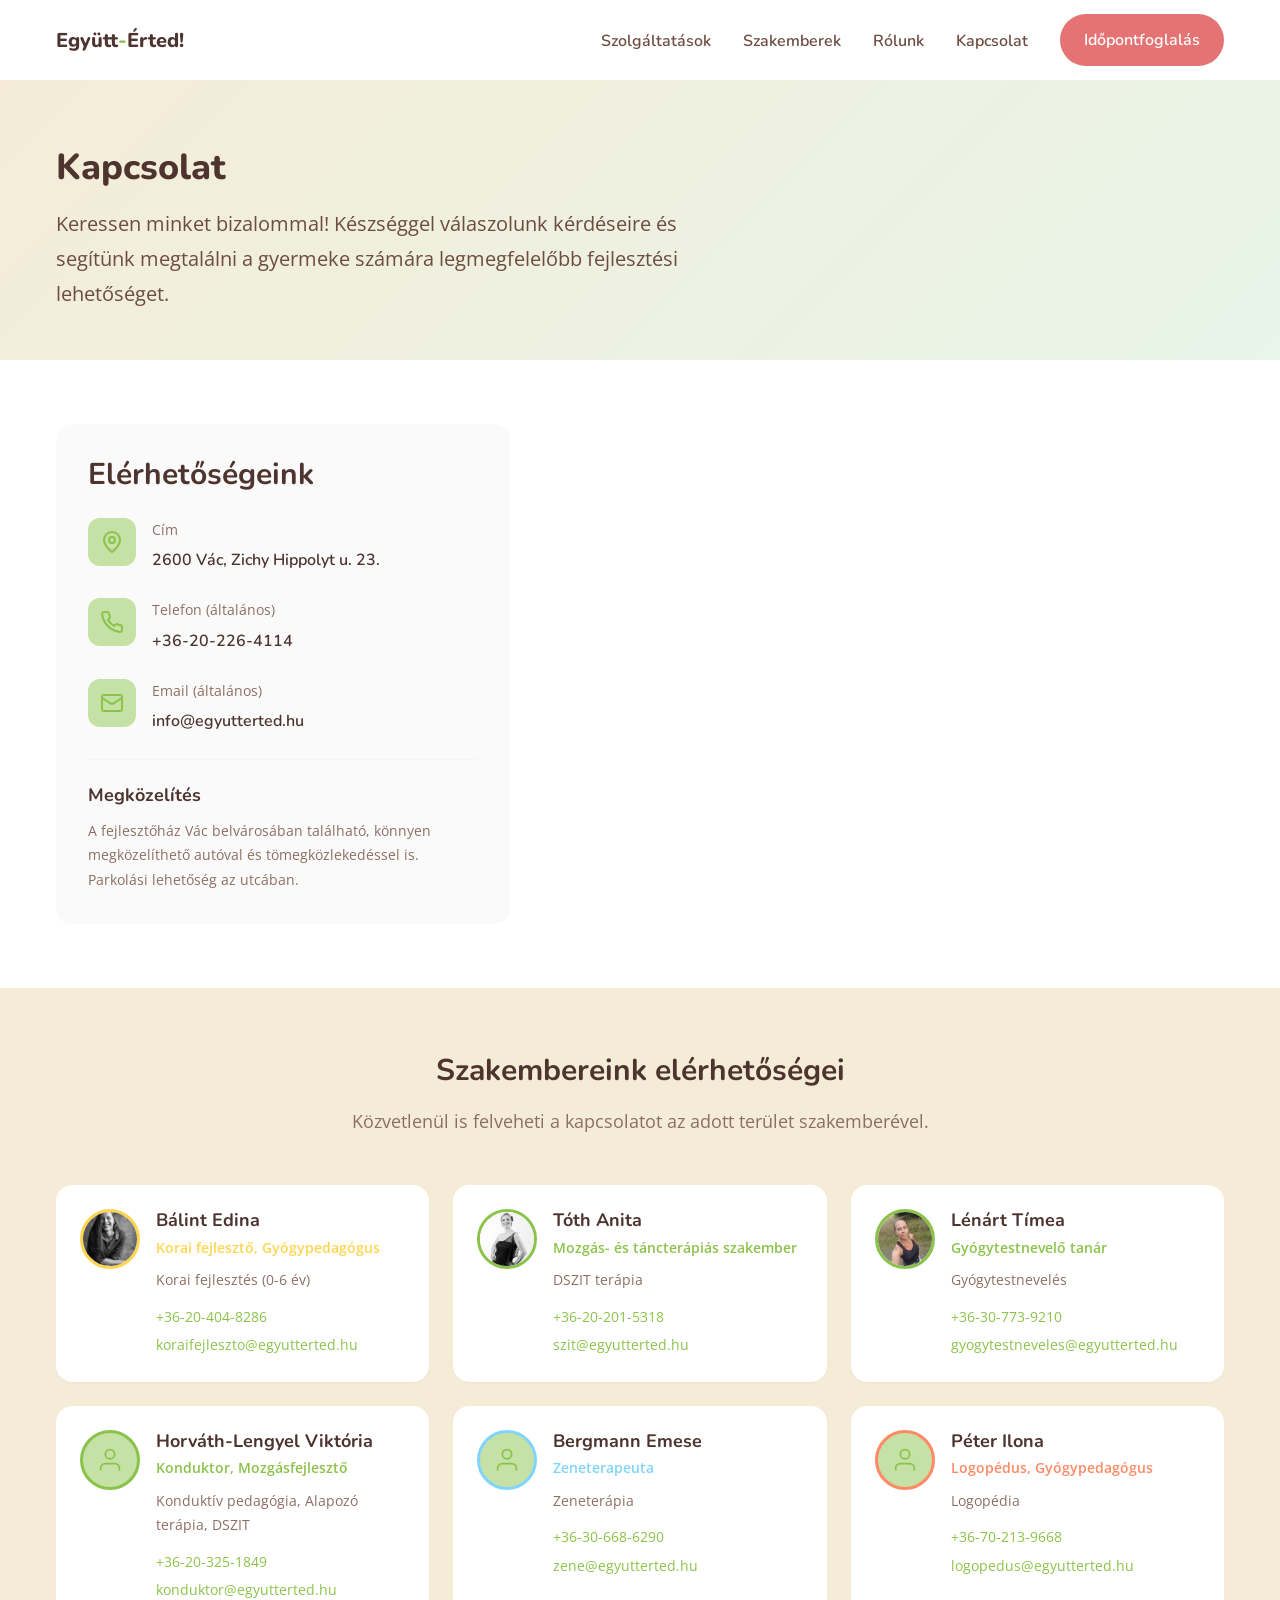
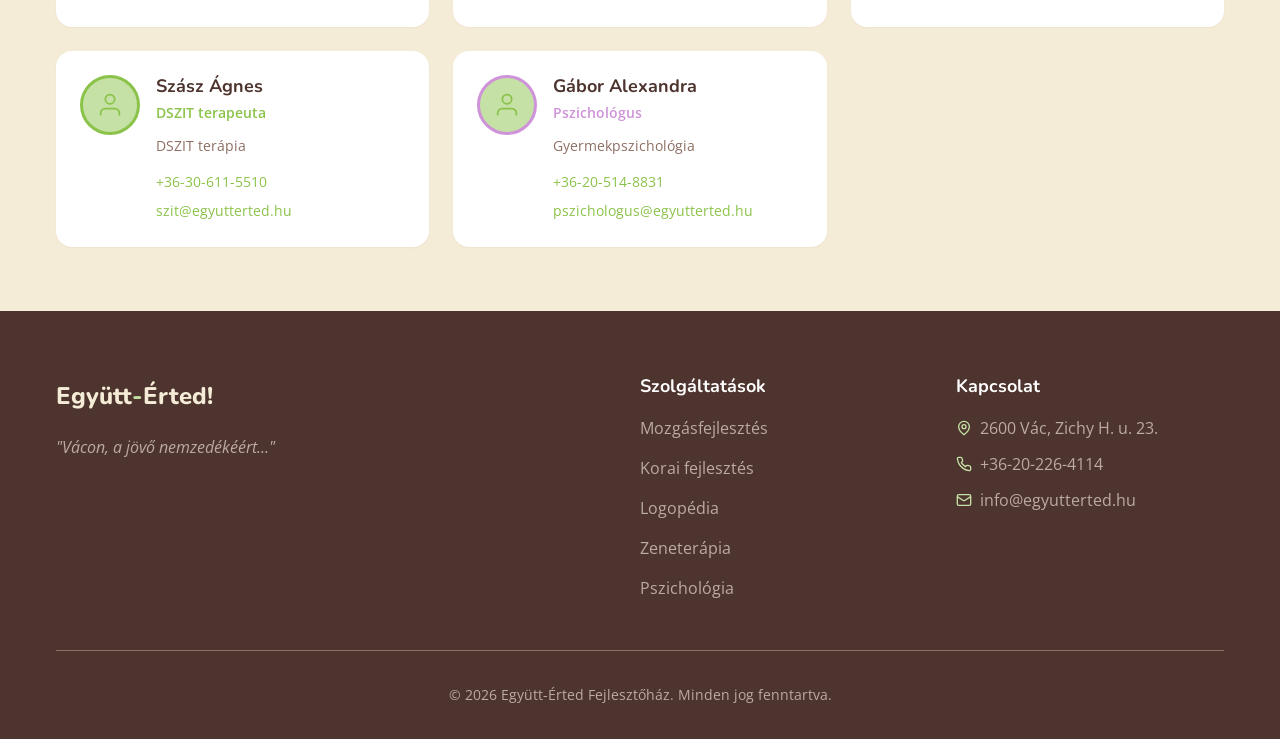
==== commit 099f587d: "Update image paths to match actual uploaded filenames - Fix building gallery images: epulet-front.pn" ====
--- a/kapcsolat.html
+++ b/kapcsolat.html
@@ -115,7 +115,7 @@
           <div style="background: var(--color-white); border-radius: var(--radius-xl); padding: var(--space-6); box-shadow: var(--shadow-sm);">
             <div style="display: flex; gap: var(--space-4); align-items: flex-start;">
               <div style="width: 60px; height: 60px; border-radius: 50%; overflow: hidden; flex-shrink: 0; border: 3px solid var(--color-early-dev);">
-                <img src="assets/images/specialists/balint-edina.jpg" alt="Bálint Edina" style="width: 100%; height: 100%; object-fit: cover;" onerror="this.parentElement.style.background='var(--color-soft-green)'">
+                <img src="assets/images/specialists/balint-edina.jpg" alt="Bálint Edina" style="width: 100%; height: 100%; object-fit: cover;" >
               </div>
               <div style="flex: 1;">
                 <h3 style="font-size: var(--text-lg); margin-bottom: var(--space-1);">Bálint Edina</h3>
@@ -133,7 +133,7 @@
           <div style="background: var(--color-white); border-radius: var(--radius-xl); padding: var(--space-6); box-shadow: var(--shadow-sm);">
             <div style="display: flex; gap: var(--space-4); align-items: flex-start;">
               <div style="width: 60px; height: 60px; border-radius: 50%; overflow: hidden; flex-shrink: 0; border: 3px solid var(--color-movement);">
-                <img src="assets/images/specialists/toth-anita.jpg" alt="Tóth Anita" style="width: 100%; height: 100%; object-fit: cover;" onerror="this.parentElement.style.background='var(--color-soft-green)'">
+                <img src="assets/images/specialists/toth-anita.jpg" alt="Tóth Anita" style="width: 100%; height: 100%; object-fit: cover;" >
               </div>
               <div style="flex: 1;">
                 <h3 style="font-size: var(--text-lg); margin-bottom: var(--space-1);">Tóth Anita</h3>
@@ -151,7 +151,7 @@
           <div style="background: var(--color-white); border-radius: var(--radius-xl); padding: var(--space-6); box-shadow: var(--shadow-sm);">
             <div style="display: flex; gap: var(--space-4); align-items: flex-start;">
               <div style="width: 60px; height: 60px; border-radius: 50%; overflow: hidden; flex-shrink: 0; border: 3px solid var(--color-movement);">
-                <img src="assets/images/specialists/lenart-timea.jpg" alt="Lénárt Tímea" style="width: 100%; height: 100%; object-fit: cover;" onerror="this.parentElement.style.background='var(--color-soft-green)'">
+                <img src="assets/images/specialists/lenart-timea.jpg" alt="Lénárt Tímea" style="width: 100%; height: 100%; object-fit: cover;" >
               </div>
               <div style="flex: 1;">
                 <h3 style="font-size: var(--text-lg); margin-bottom: var(--space-1);">Lénárt Tímea</h3>
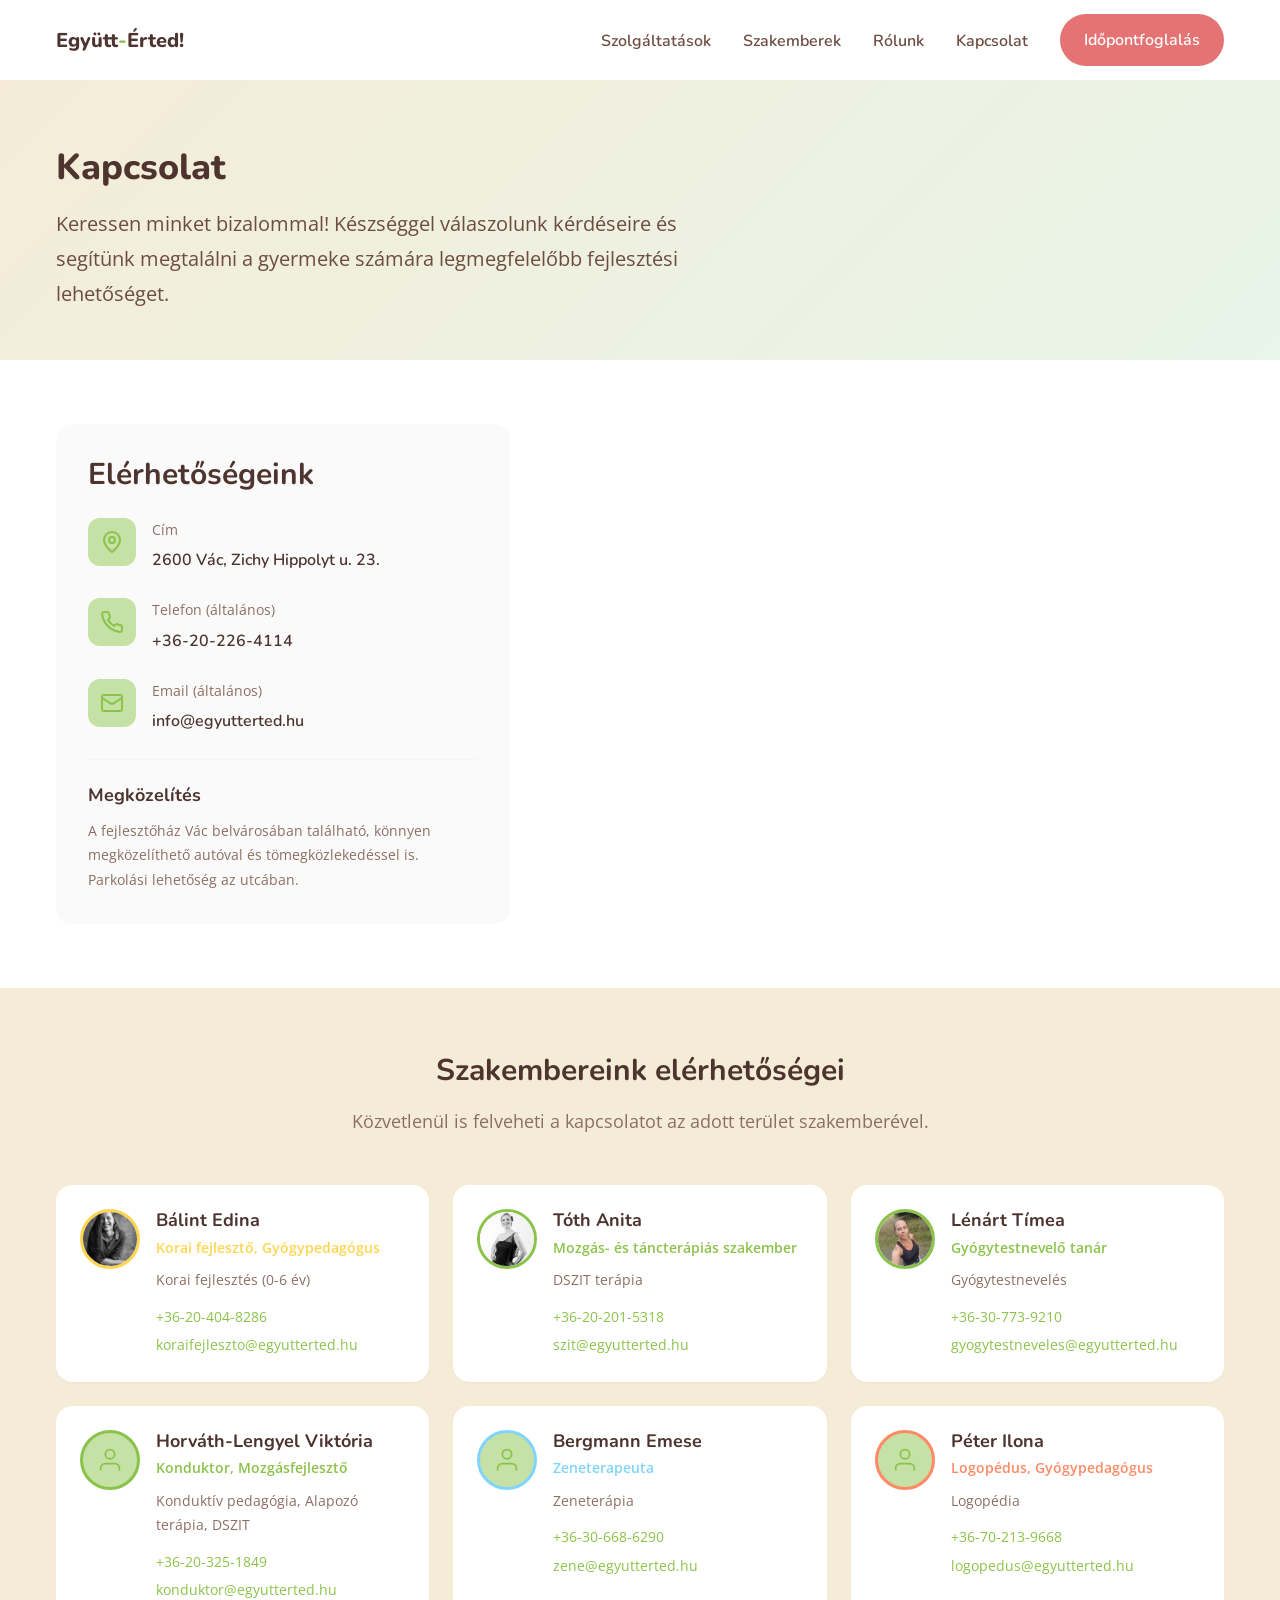
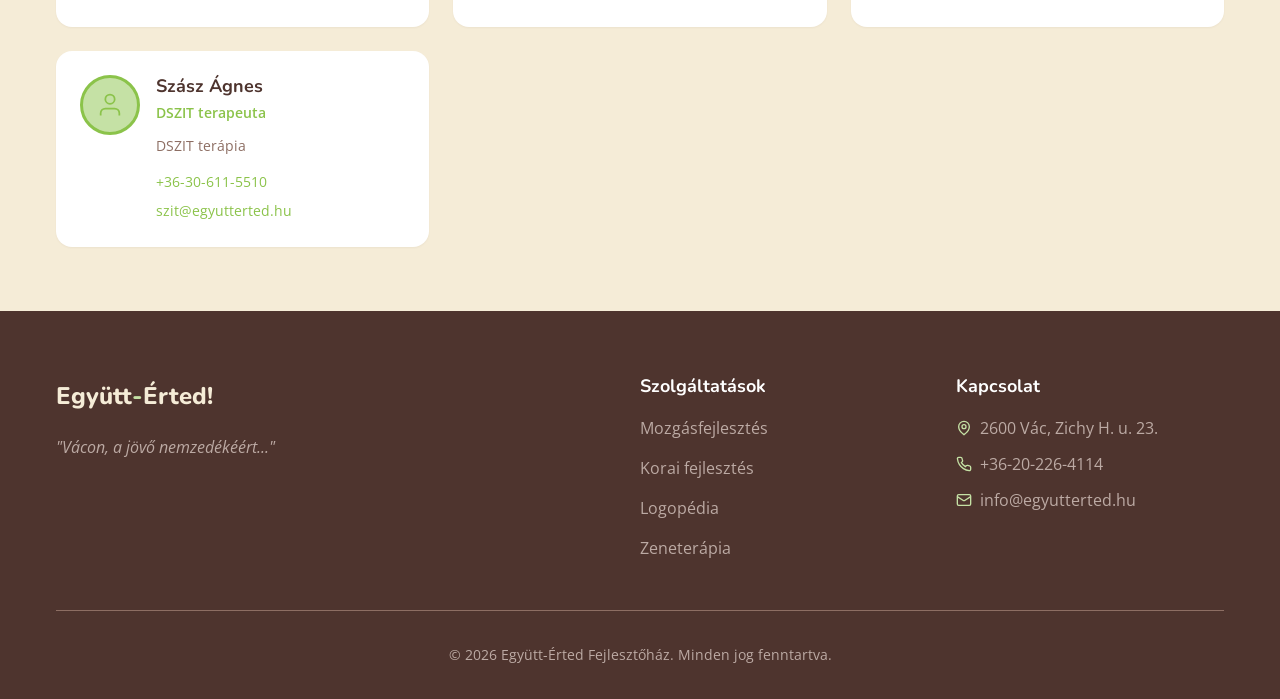
==== commit 5e9646bf: "Remove Gábor Alexandra and Psychology service - Remove Gábor Alexandra from homepage specialists sec" ====
--- a/kapcsolat.html
+++ b/kapcsolat.html
@@ -237,24 +237,6 @@
             </div>
           </div>
 
-          <!-- Gábor Alexandra -->
-          <div style="background: var(--color-white); border-radius: var(--radius-xl); padding: var(--space-6); box-shadow: var(--shadow-sm);">
-            <div style="display: flex; gap: var(--space-4); align-items: flex-start;">
-              <div style="width: 60px; height: 60px; border-radius: 50%; flex-shrink: 0; border: 3px solid var(--color-psychology); background: var(--color-soft-green); display: flex; align-items: center; justify-content: center;">
-                <svg xmlns="http://www.w3.org/2000/svg" viewBox="0 0 24 24" fill="none" stroke="var(--color-leaf-green)" stroke-width="1.5" style="width: 28px; height: 28px;"><path d="M20 21v-2a4 4 0 0 0-4-4H8a4 4 0 0 0-4 4v2"/><circle cx="12" cy="7" r="4"/></svg>
-              </div>
-              <div style="flex: 1;">
-                <h3 style="font-size: var(--text-lg); margin-bottom: var(--space-1);">Gábor Alexandra</h3>
-                <p style="color: var(--color-psychology); font-weight: 600; font-size: var(--text-sm); margin-bottom: var(--space-2);">Pszichológus</p>
-                <p style="font-size: var(--text-sm); color: var(--color-text-light); margin-bottom: var(--space-3);">Gyermekpszichológia</p>
-                <div style="display: flex; flex-direction: column; gap: var(--space-1);">
-                  <a href="tel:+36205148831" style="font-size: var(--text-sm); color: var(--color-leaf-green);">+36-20-514-8831</a>
-                  <a href="mailto:pszichologus@egyutterted.hu" style="font-size: var(--text-sm); color: var(--color-leaf-green);">pszichologus@egyutterted.hu</a>
-                </div>
-              </div>
-            </div>
-          </div>
-
         </div>
       </div>
     </section>
@@ -274,7 +256,6 @@
             <a href="szolgaltatasok/korai-fejlesztes.html">Korai fejlesztés</a>
             <a href="szolgaltatasok/logopedia.html">Logopédia</a>
             <a href="szolgaltatasok/zeneterapia.html">Zeneterápia</a>
-            <a href="szolgaltatasok/pszichologia.html">Pszichológia</a>
           </nav>
         </div>
         <div>
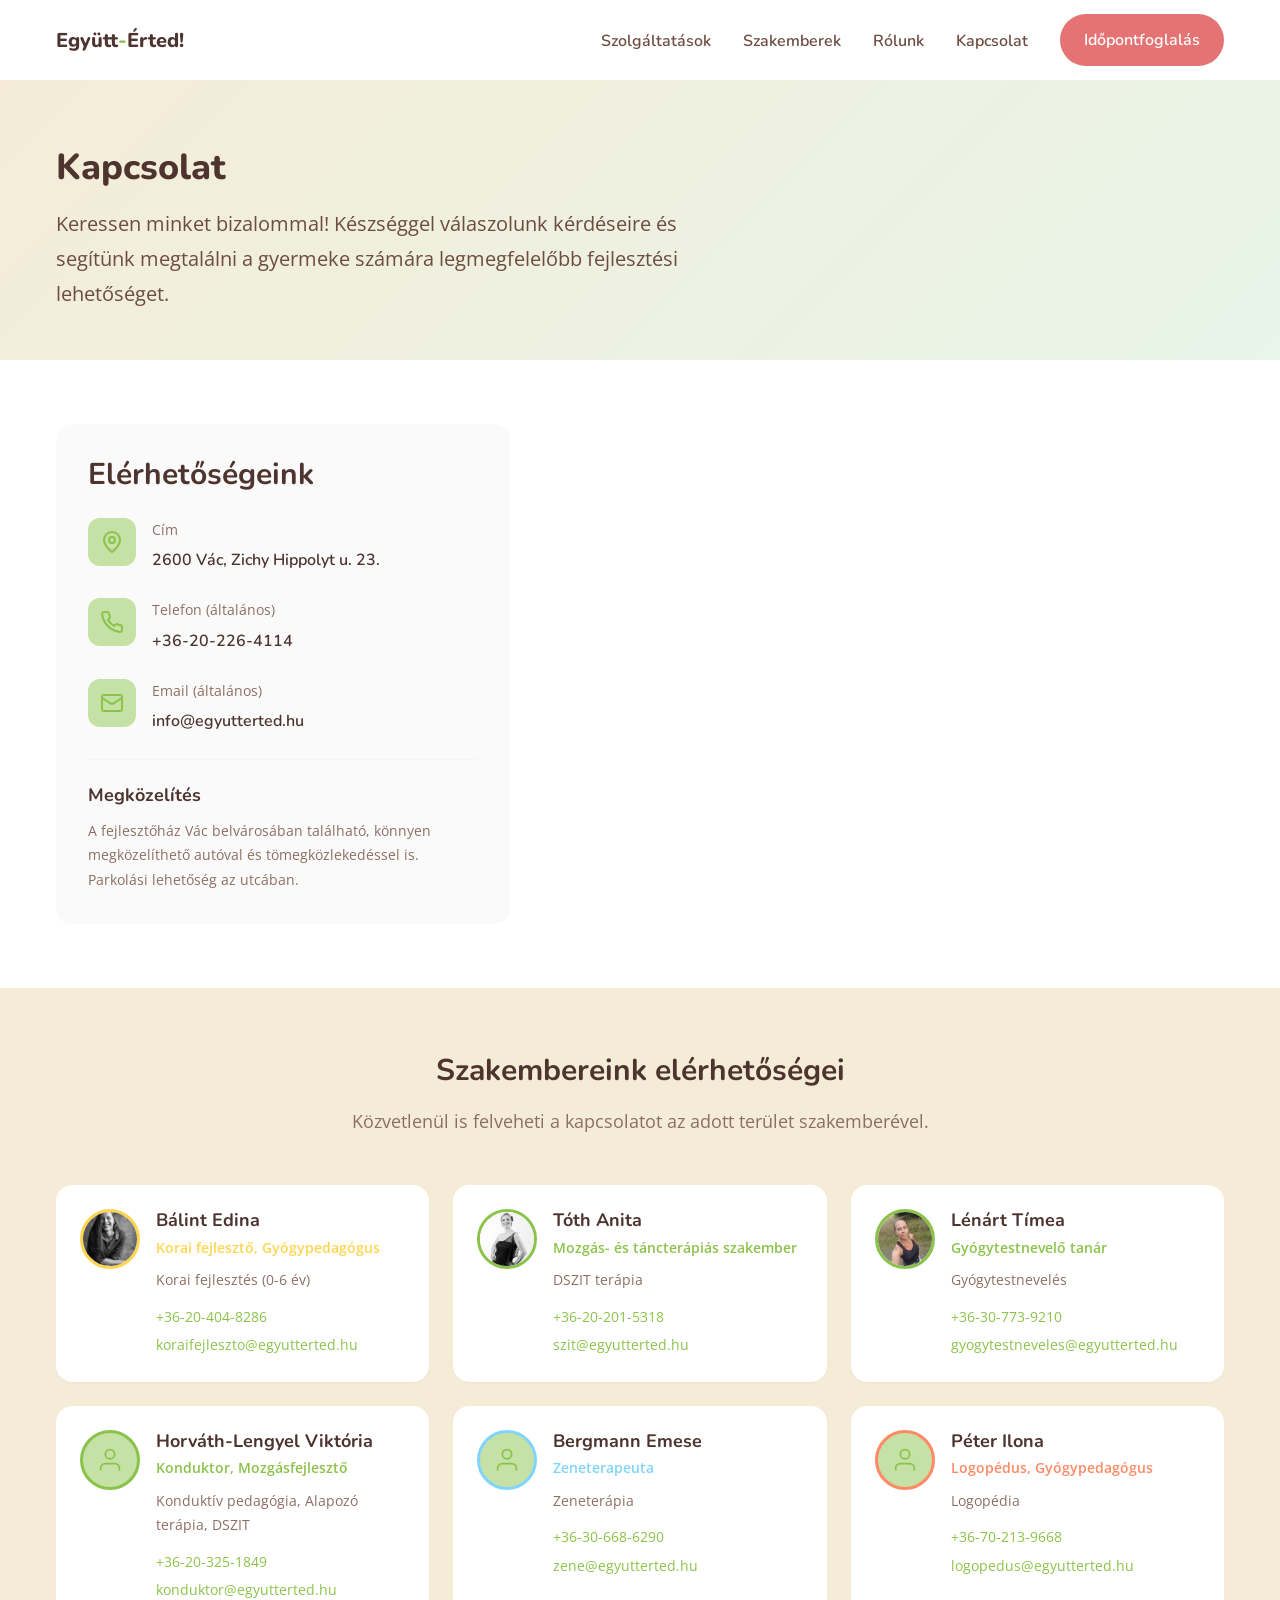
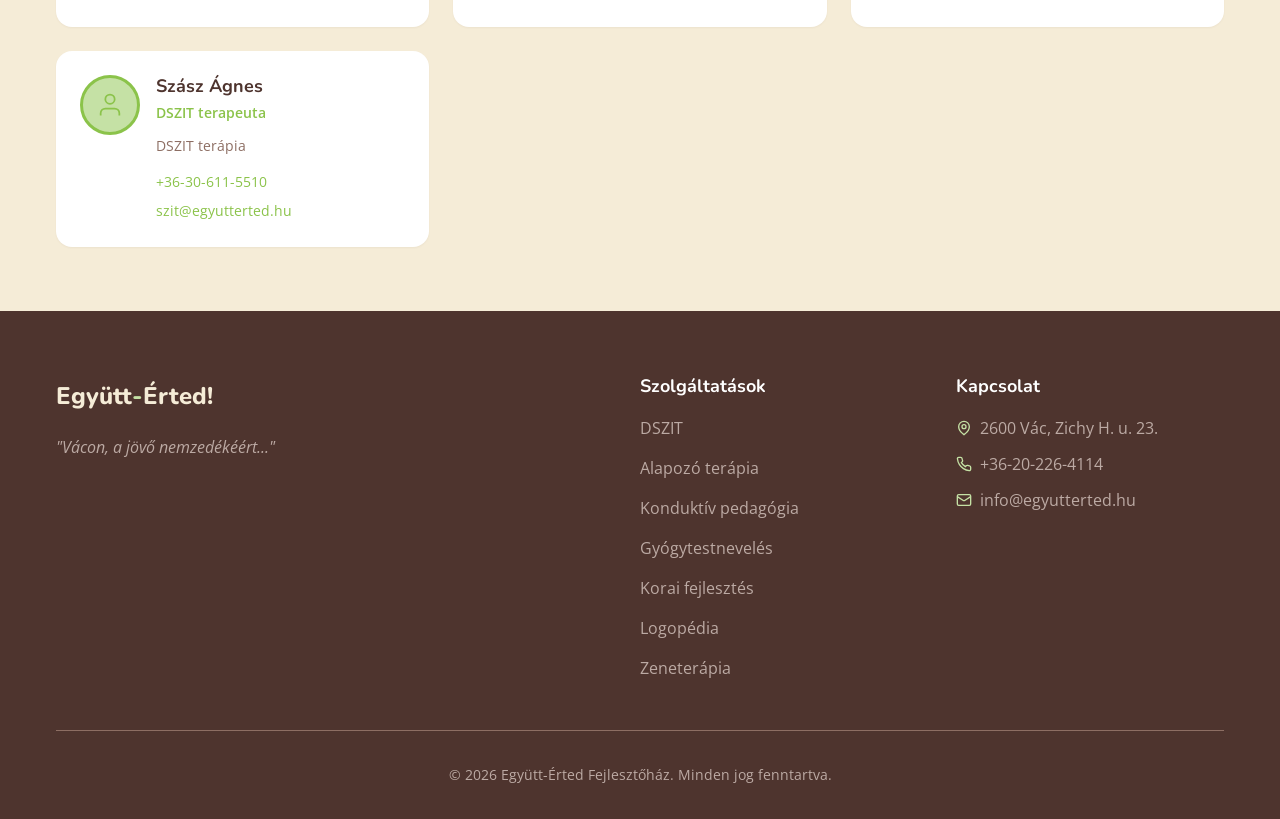
==== commit e641253d: "Split Mozgásfejlesztés into separate service pages - Create separate pages for DSZIT, Alapozó terápi" ====
--- a/kapcsolat.html
+++ b/kapcsolat.html
@@ -252,7 +252,10 @@
         <div>
           <h4 class="footer-title">Szolgáltatások</h4>
           <nav class="footer-links">
-            <a href="szolgaltatasok/mozgasfejlesztes.html">Mozgásfejlesztés</a>
+            <a href="szolgaltatasok/dszit.html">DSZIT</a>
+            <a href="szolgaltatasok/alapozo-terapia.html">Alapozó terápia</a>
+            <a href="szolgaltatasok/konduktiv-pedagogia.html">Konduktív pedagógia</a>
+            <a href="szolgaltatasok/gyogytestneveles.html">Gyógytestnevelés</a>
             <a href="szolgaltatasok/korai-fejlesztes.html">Korai fejlesztés</a>
             <a href="szolgaltatasok/logopedia.html">Logopédia</a>
             <a href="szolgaltatasok/zeneterapia.html">Zeneterápia</a>
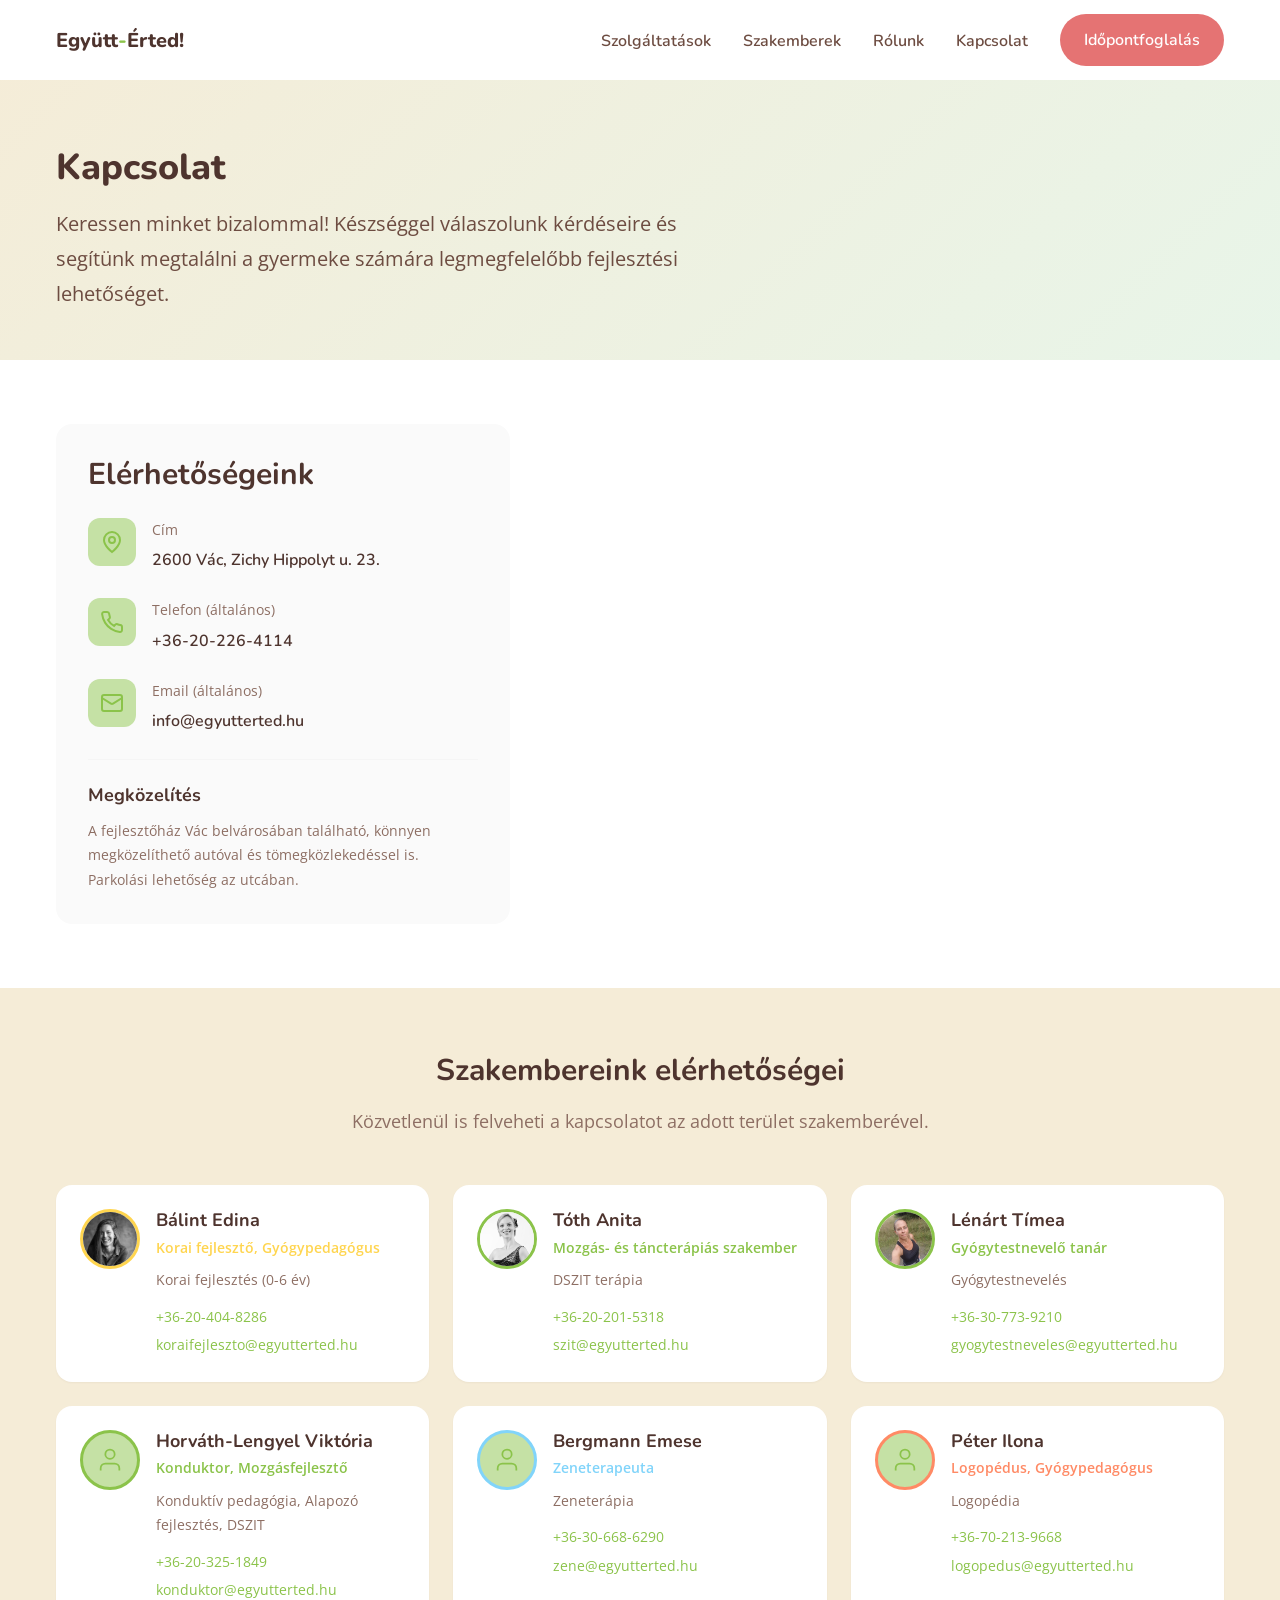
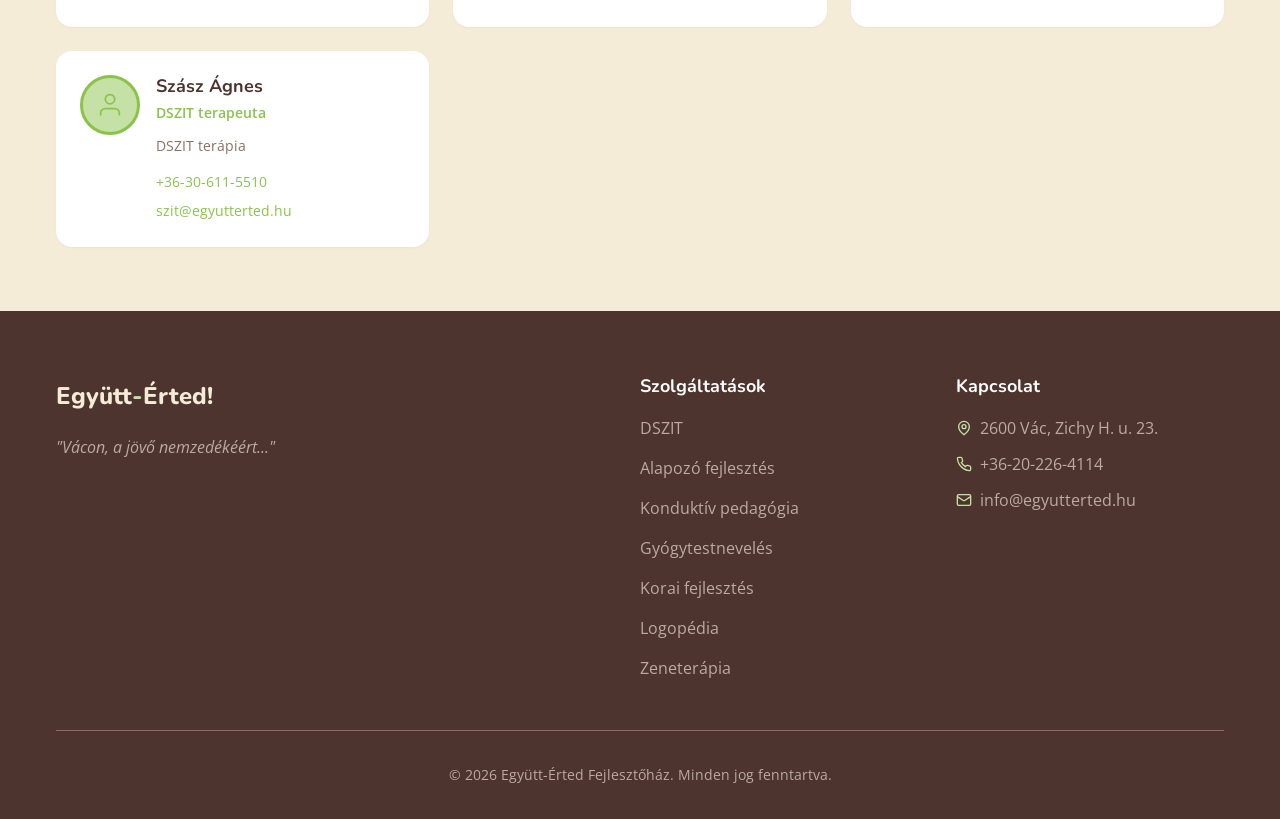
==== commit ea41fd5f: "Rename Alapozó terápia to Alapozó fejlesztés and expand service pages - Renamed "Alapozó terápia" to" ====
--- a/kapcsolat.html
+++ b/kapcsolat.html
@@ -174,7 +174,7 @@
               <div style="flex: 1;">
                 <h3 style="font-size: var(--text-lg); margin-bottom: var(--space-1);">Horváth-Lengyel Viktória</h3>
                 <p style="color: var(--color-movement); font-weight: 600; font-size: var(--text-sm); margin-bottom: var(--space-2);">Konduktor, Mozgásfejlesztő</p>
-                <p style="font-size: var(--text-sm); color: var(--color-text-light); margin-bottom: var(--space-3);">Konduktív pedagógia, Alapozó terápia, DSZIT</p>
+                <p style="font-size: var(--text-sm); color: var(--color-text-light); margin-bottom: var(--space-3);">Konduktív pedagógia, Alapozó fejlesztés, DSZIT</p>
                 <div style="display: flex; flex-direction: column; gap: var(--space-1);">
                   <a href="tel:+36203251849" style="font-size: var(--text-sm); color: var(--color-leaf-green);">+36-20-325-1849</a>
                   <a href="mailto:konduktor@egyutterted.hu" style="font-size: var(--text-sm); color: var(--color-leaf-green);">konduktor@egyutterted.hu</a>
@@ -253,7 +253,7 @@
           <h4 class="footer-title">Szolgáltatások</h4>
           <nav class="footer-links">
             <a href="szolgaltatasok/dszit.html">DSZIT</a>
-            <a href="szolgaltatasok/alapozo-terapia.html">Alapozó terápia</a>
+            <a href="szolgaltatasok/alapozo-terapia.html">Alapozó fejlesztés</a>
             <a href="szolgaltatasok/konduktiv-pedagogia.html">Konduktív pedagógia</a>
             <a href="szolgaltatasok/gyogytestneveles.html">Gyógytestnevelés</a>
             <a href="szolgaltatasok/korai-fejlesztes.html">Korai fejlesztés</a>
--- a/css/style.css
+++ b/css/style.css
@@ -605,6 +605,99 @@
 
 
 /* ============================================
+   8b. Service Detail Page Layout
+   ============================================ */
+
+.service-detail-grid {
+  display: grid;
+  grid-template-columns: 1fr;
+  gap: var(--space-8);
+}
+
+@media (min-width: 768px) {
+  .service-detail-grid {
+    grid-template-columns: 2fr 1fr;
+  }
+}
+
+.service-detail-content h2 {
+  margin-bottom: var(--space-4);
+}
+
+.service-detail-content h3 {
+  font-size: var(--text-lg);
+  margin-top: var(--space-8);
+  margin-bottom: var(--space-4);
+}
+
+.service-detail-content ul {
+  list-style: disc;
+  padding-left: var(--space-6);
+  color: var(--color-text-medium);
+}
+
+.service-detail-content ul li {
+  margin-bottom: var(--space-2);
+}
+
+.service-detail-sidebar {
+  background: var(--color-off-white);
+  padding: var(--space-6);
+  border-radius: var(--radius-xl);
+  height: fit-content;
+}
+
+.service-detail-sidebar h4 {
+  font-size: var(--text-base);
+  margin-bottom: var(--space-4);
+}
+
+.therapist-card {
+  text-align: center;
+  margin-bottom: var(--space-4);
+}
+
+.therapist-photo {
+  width: 100px;
+  height: 100px;
+  border-radius: 50%;
+  overflow: hidden;
+  margin: 0 auto var(--space-3);
+  border: 3px solid var(--color-movement);
+}
+
+.therapist-photo img {
+  width: 100%;
+  height: 100%;
+  object-fit: cover;
+}
+
+.therapist-name {
+  font-weight: 700;
+  margin-bottom: var(--space-1);
+}
+
+.therapist-title {
+  font-size: var(--text-sm);
+  color: var(--color-text-light);
+}
+
+.therapist-contact {
+  border-top: 1px solid var(--color-light-gray);
+  padding-top: var(--space-4);
+}
+
+.therapist-contact p {
+  font-size: var(--text-sm);
+  margin-bottom: var(--space-2);
+}
+
+.therapist-contact a {
+  color: var(--color-leaf-green);
+}
+
+
+/* ============================================
    9. Section Headers
    ============================================ */
 
@@ -793,6 +886,72 @@
   box-shadow: var(--shadow-sm);
 }
 
+/* ============================================
+   11b. Symptoms/Indications Grid
+   ============================================ */
+
+.symptoms-grid {
+  display: grid;
+  grid-template-columns: 1fr;
+  gap: var(--space-6);
+}
+
+@media (min-width: 640px) {
+  .symptoms-grid {
+    grid-template-columns: repeat(2, 1fr);
+  }
+}
+
+@media (min-width: 1024px) {
+  .symptoms-grid {
+    grid-template-columns: repeat(3, 1fr);
+  }
+}
+
+.symptom-card {
+  background: var(--color-white);
+  border-radius: var(--radius-xl);
+  padding: var(--space-6);
+  box-shadow: var(--shadow-md);
+  transition: transform var(--transition-base), box-shadow var(--transition-base);
+}
+
+.symptom-card:hover {
+  transform: translateY(-4px);
+  box-shadow: var(--shadow-lg);
+}
+
+.symptom-card-title {
+  font-family: var(--font-heading);
+  font-size: var(--text-lg);
+  font-weight: 700;
+  color: var(--color-text-dark);
+  margin-bottom: var(--space-3);
+}
+
+.symptom-card-description {
+  font-size: var(--text-sm);
+  color: var(--color-text-medium);
+  line-height: var(--leading-relaxed);
+  margin-bottom: var(--space-4);
+}
+
+.symptom-card-therapies {
+  display: flex;
+  flex-wrap: wrap;
+  gap: var(--space-2);
+}
+
+.symptom-therapy-tag {
+  display: inline-block;
+  padding: var(--space-1) var(--space-3);
+  background: var(--color-soft-green);
+  border-radius: var(--radius-full);
+  font-size: var(--text-xs);
+  font-weight: 600;
+  color: var(--color-text-dark);
+}
+
 
 /* ============================================
    12. Building Gallery
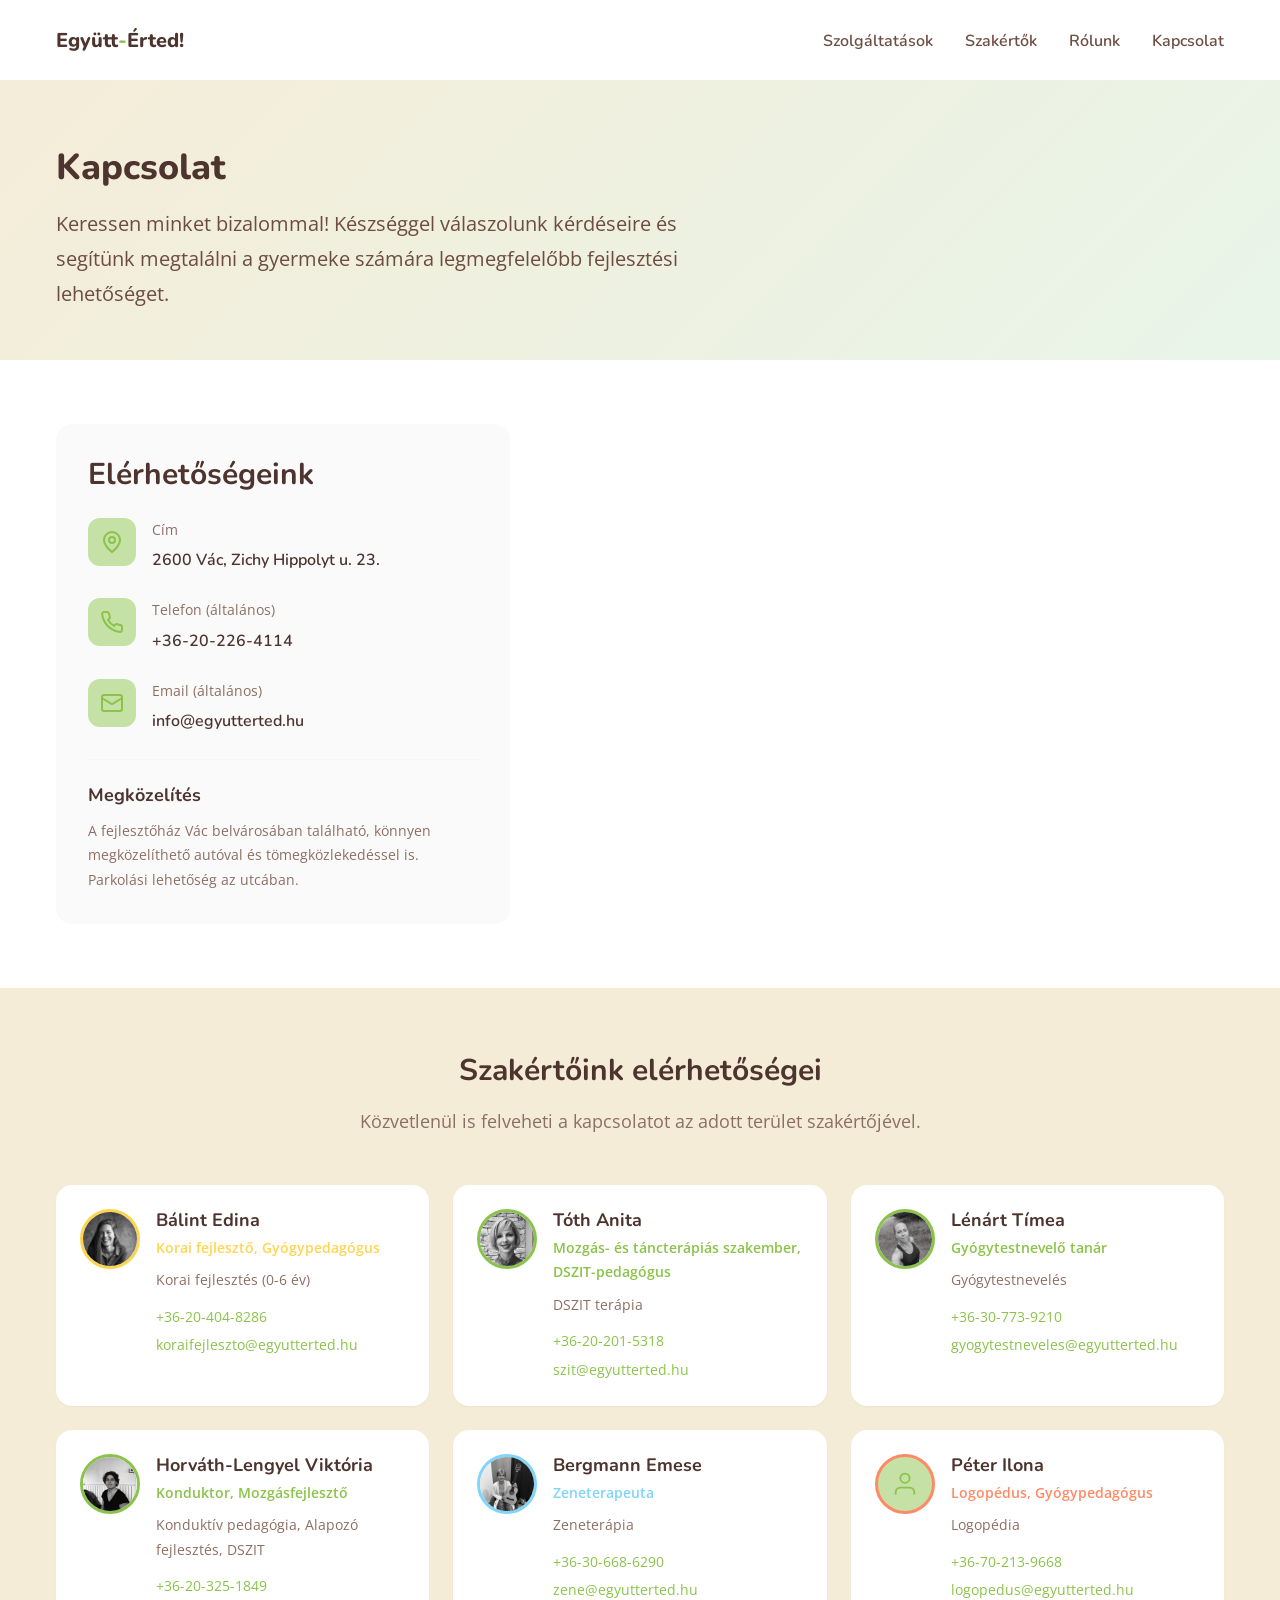
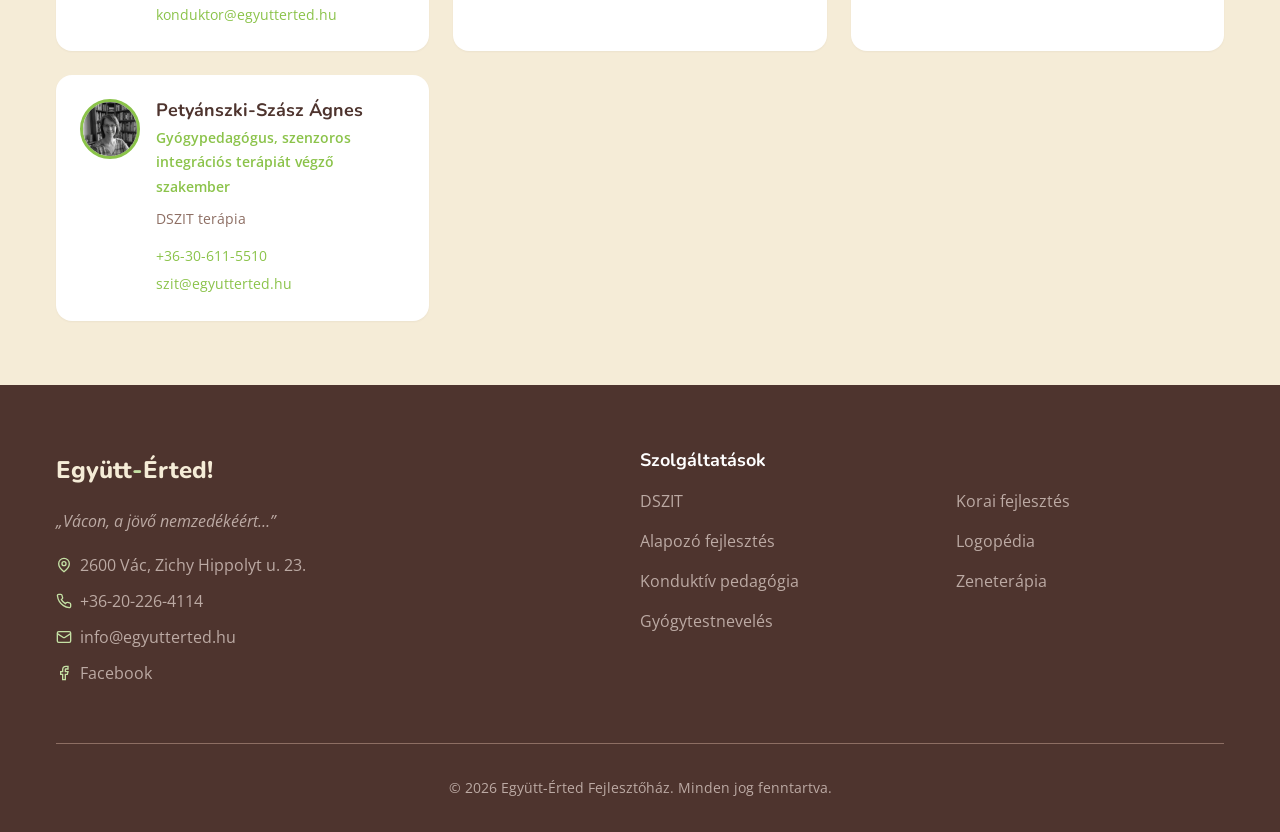
==== commit ba68889b: "Fix site inconsistencies, add specialist photos and optimise images - Use "szakértő" consistently; f" ====
--- a/kapcsolat.html
+++ b/kapcsolat.html
@@ -6,7 +6,7 @@
   <meta name="description" content="Együtt-Érted Fejlesztőház kapcsolat - 2600 Vác, Zichy Hippolyt u. 23. Telefon: +36-20-226-4114">
   <title>Kapcsolat | Együtt-Érted Fejlesztőház</title>
   <link rel="stylesheet" href="css/style.css">
-  <link rel="icon" type="image/x-icon" href="favicon.ico">
+  <link rel="icon" type="image/svg+xml" href="favicon.svg">
 </head>
 <body>
   <a href="#main" class="sr-only">Ugrás a tartalomhoz</a>
@@ -18,10 +18,9 @@
       </a>
       <ul class="nav-menu" id="nav-menu">
         <li><a href="index.html#szolgaltatasok" class="nav-link">Szolgáltatások</a></li>
-        <li><a href="index.html#szakemberek" class="nav-link">Szakemberek</a></li>
-        <li><a href="index.html#rolunk" class="nav-link">Rólunk</a></li>
+        <li><a href="index.html#szakertok" class="nav-link">Szakértők</a></li>
+        <li><a href="rolunk.html" class="nav-link">Rólunk</a></li>
         <li><a href="kapcsolat.html" class="nav-link">Kapcsolat</a></li>
-        <li><a href="#elerhetosegek" class="btn btn-cta">Időpontfoglalás</a></li>
       </ul>
       <button class="nav-toggle" id="nav-toggle" aria-label="Menü megnyitása">
         <span></span><span></span><span></span>
@@ -90,7 +89,7 @@
 
           <div class="contact-map">
             <iframe
-              src="https://www.google.com/maps/embed?pb=!1m18!1m12!1m3!1d2687.0!2d19.1275!3d47.7759!2m3!1f0!2f0!3f0!3m2!1i1024!2i768!4f13.1!3m3!1m2!1s0x0%3A0x0!2zNDfCsDQ2JzMzLjIiTiAxOcKwMDcnMzkuMCJF!5e0!3m2!1shu!2shu!4v1700000000000"
+              src="https://www.google.com/maps/embed?pb=!1m18!1m12!1m3!1d2686.5!2d19.1285665!3d47.7786597!2m3!1f0!2f0!3f0!3m2!1i1024!2i768!4f13.1!3m3!1m2!1s0x47402aec4d5baab5%3A0x4eeaf5f6ae50eb9!2sEgy%C3%BCtt%20-%20%C3%89rted%20Fejleszt%C5%91h%C3%A1z!5e0!3m2!1shu!2shu!4v1707400000000"
               allowfullscreen=""
               loading="lazy"
               referrerpolicy="no-referrer-when-downgrade"
@@ -105,8 +104,8 @@
     <section class="section bg-cream">
       <div class="container">
         <div class="section-header">
-          <h2>Szakembereink elérhetőségei</h2>
-          <p>Közvetlenül is felveheti a kapcsolatot az adott terület szakemberével.</p>
+          <h2>Szakértőink elérhetőségei</h2>
+          <p>Közvetlenül is felveheti a kapcsolatot az adott terület szakértőjével.</p>
         </div>
 
         <div style="display: grid; grid-template-columns: repeat(auto-fit, minmax(350px, 1fr)); gap: var(--space-6);">
@@ -137,7 +136,7 @@
               </div>
               <div style="flex: 1;">
                 <h3 style="font-size: var(--text-lg); margin-bottom: var(--space-1);">Tóth Anita</h3>
-                <p style="color: var(--color-movement); font-weight: 600; font-size: var(--text-sm); margin-bottom: var(--space-2);">Mozgás- és táncterápiás szakember</p>
+                <p style="color: var(--color-movement); font-weight: 600; font-size: var(--text-sm); margin-bottom: var(--space-2);">Mozgás- és táncterápiás szakember, DSZIT-pedagógus</p>
                 <p style="font-size: var(--text-sm); color: var(--color-text-light); margin-bottom: var(--space-3);">DSZIT terápia</p>
                 <div style="display: flex; flex-direction: column; gap: var(--space-1);">
                   <a href="tel:+36202015318" style="font-size: var(--text-sm); color: var(--color-leaf-green);">+36-20-201-5318</a>
@@ -168,8 +167,8 @@
           <!-- Horváth-Lengyel Viktória -->
           <div style="background: var(--color-white); border-radius: var(--radius-xl); padding: var(--space-6); box-shadow: var(--shadow-sm);">
             <div style="display: flex; gap: var(--space-4); align-items: flex-start;">
-              <div style="width: 60px; height: 60px; border-radius: 50%; flex-shrink: 0; border: 3px solid var(--color-movement); background: var(--color-soft-green); display: flex; align-items: center; justify-content: center;">
-                <svg xmlns="http://www.w3.org/2000/svg" viewBox="0 0 24 24" fill="none" stroke="var(--color-leaf-green)" stroke-width="1.5" style="width: 28px; height: 28px;"><path d="M20 21v-2a4 4 0 0 0-4-4H8a4 4 0 0 0-4 4v2"/><circle cx="12" cy="7" r="4"/></svg>
+              <div style="width: 60px; height: 60px; border-radius: 50%; overflow: hidden; flex-shrink: 0; border: 3px solid var(--color-movement);">
+                <img src="assets/images/specialists/horvath-lengyel-viktoria.jpg" alt="Horváth-Lengyel Viktória" style="width: 100%; height: 100%; object-fit: cover;" >
               </div>
               <div style="flex: 1;">
                 <h3 style="font-size: var(--text-lg); margin-bottom: var(--space-1);">Horváth-Lengyel Viktória</h3>
@@ -186,8 +185,8 @@
           <!-- Bergmann Emese -->
           <div style="background: var(--color-white); border-radius: var(--radius-xl); padding: var(--space-6); box-shadow: var(--shadow-sm);">
             <div style="display: flex; gap: var(--space-4); align-items: flex-start;">
-              <div style="width: 60px; height: 60px; border-radius: 50%; flex-shrink: 0; border: 3px solid var(--color-music); background: var(--color-soft-green); display: flex; align-items: center; justify-content: center;">
-                <svg xmlns="http://www.w3.org/2000/svg" viewBox="0 0 24 24" fill="none" stroke="var(--color-leaf-green)" stroke-width="1.5" style="width: 28px; height: 28px;"><path d="M20 21v-2a4 4 0 0 0-4-4H8a4 4 0 0 0-4 4v2"/><circle cx="12" cy="7" r="4"/></svg>
+              <div style="width: 60px; height: 60px; border-radius: 50%; overflow: hidden; flex-shrink: 0; border: 3px solid var(--color-music);">
+                <img src="assets/images/specialists/bergmann-emese.jpg" alt="Bergmann Emese" style="width: 100%; height: 100%; object-fit: cover;" >
               </div>
               <div style="flex: 1;">
                 <h3 style="font-size: var(--text-lg); margin-bottom: var(--space-1);">Bergmann Emese</h3>
@@ -219,15 +218,15 @@
             </div>
           </div>
 
-          <!-- Szász Ágnes -->
-          <div style="background: var(--color-white); border-radius: var(--radius-xl); padding: var(--space-6); box-shadow: var(--shadow-sm);">
-            <div style="display: flex; gap: var(--space-4); align-items: flex-start;">
-              <div style="width: 60px; height: 60px; border-radius: 50%; flex-shrink: 0; border: 3px solid var(--color-movement); background: var(--color-soft-green); display: flex; align-items: center; justify-content: center;">
-                <svg xmlns="http://www.w3.org/2000/svg" viewBox="0 0 24 24" fill="none" stroke="var(--color-leaf-green)" stroke-width="1.5" style="width: 28px; height: 28px;"><path d="M20 21v-2a4 4 0 0 0-4-4H8a4 4 0 0 0-4 4v2"/><circle cx="12" cy="7" r="4"/></svg>
-              </div>
-              <div style="flex: 1;">
-                <h3 style="font-size: var(--text-lg); margin-bottom: var(--space-1);">Szász Ágnes</h3>
-                <p style="color: var(--color-movement); font-weight: 600; font-size: var(--text-sm); margin-bottom: var(--space-2);">DSZIT terapeuta</p>
+          <!-- Petyánszki-Szász Ágnes -->
+          <div style="background: var(--color-white); border-radius: var(--radius-xl); padding: var(--space-6); box-shadow: var(--shadow-sm);">
+            <div style="display: flex; gap: var(--space-4); align-items: flex-start;">
+              <div style="width: 60px; height: 60px; border-radius: 50%; overflow: hidden; flex-shrink: 0; border: 3px solid var(--color-movement);">
+                <img src="assets/images/specialists/szasz-agnes.jpg" alt="Petyánszki-Szász Ágnes" style="width: 100%; height: 100%; object-fit: cover;" >
+              </div>
+              <div style="flex: 1;">
+                <h3 style="font-size: var(--text-lg); margin-bottom: var(--space-1);">Petyánszki-Szász Ágnes</h3>
+                <p style="color: var(--color-movement); font-weight: 600; font-size: var(--text-sm); margin-bottom: var(--space-2);">Gyógypedagógus, szenzoros integrációs terápiát végző szakember</p>
                 <p style="font-size: var(--text-sm); color: var(--color-text-light); margin-bottom: var(--space-3);">DSZIT terápia</p>
                 <div style="display: flex; flex-direction: column; gap: var(--space-1);">
                   <a href="tel:+36306115510" style="font-size: var(--text-sm); color: var(--color-leaf-green);">+36-30-611-5510</a>
@@ -247,8 +246,25 @@
       <div class="footer-grid">
         <div class="footer-brand">
           <div class="footer-logo">Együtt<span>-</span>Érted!</div>
-          <p class="footer-tagline">"Vácon, a jövő nemzedékéért..."</p>
-        </div>
+          <p class="footer-tagline">„Vácon, a jövő nemzedékéért…”</p>
+          <div class="footer-contact-item">
+            <svg xmlns="http://www.w3.org/2000/svg" viewBox="0 0 24 24" fill="none" stroke="currentColor" stroke-width="2"><path d="M20 10c0 6-8 12-8 12s-8-6-8-12a8 8 0 0 1 16 0Z"/><circle cx="12" cy="10" r="3"/></svg>
+            <a href="https://maps.google.com/?q=2600+Vác,+Zichy+Hippolyt+u.+23." target="_blank" rel="noopener">2600 Vác, Zichy Hippolyt u. 23.</a>
+          </div>
+          <div class="footer-contact-item">
+            <svg xmlns="http://www.w3.org/2000/svg" viewBox="0 0 24 24" fill="none" stroke="currentColor" stroke-width="2"><path d="M22 16.92v3a2 2 0 0 1-2.18 2 19.79 19.79 0 0 1-8.63-3.07 19.5 19.5 0 0 1-6-6 19.79 19.79 0 0 1-3.07-8.67A2 2 0 0 1 4.11 2h3a2 2 0 0 1 2 1.72 12.84 12.84 0 0 0 .7 2.81 2 2 0 0 1-.45 2.11L8.09 9.91a16 16 0 0 0 6 6l1.27-1.27a2 2 0 0 1 2.11-.45 12.84 12.84 0 0 0 2.81.7A2 2 0 0 1 22 16.92z"/></svg>
+            <a href="tel:+36202264114">+36-20-226-4114</a>
+          </div>
+          <div class="footer-contact-item">
+            <svg xmlns="http://www.w3.org/2000/svg" viewBox="0 0 24 24" fill="none" stroke="currentColor" stroke-width="2"><rect width="20" height="16" x="2" y="4" rx="2"/><path d="m22 7-8.97 5.7a1.94 1.94 0 0 1-2.06 0L2 7"/></svg>
+            <a href="mailto:info@egyutterted.hu">info@egyutterted.hu</a>
+          </div>
+          <div class="footer-contact-item">
+            <svg xmlns="http://www.w3.org/2000/svg" viewBox="0 0 24 24" fill="none" stroke="currentColor" stroke-width="2"><path d="M18 2h-3a5 5 0 0 0-5 5v3H7v4h3v8h4v-8h3l1-4h-4V7a1 1 0 0 1 1-1h3z"/></svg>
+            <a href="https://www.facebook.com/egyuttertedvac/" target="_blank" rel="noopener">Facebook</a>
+          </div>
+        </div>
+
         <div>
           <h4 class="footer-title">Szolgáltatások</h4>
           <nav class="footer-links">
@@ -256,27 +272,19 @@
             <a href="szolgaltatasok/alapozo-terapia.html">Alapozó fejlesztés</a>
             <a href="szolgaltatasok/konduktiv-pedagogia.html">Konduktív pedagógia</a>
             <a href="szolgaltatasok/gyogytestneveles.html">Gyógytestnevelés</a>
+          </nav>
+        </div>
+
+        <div>
+          <h4 class="footer-title">&nbsp;</h4>
+          <nav class="footer-links">
             <a href="szolgaltatasok/korai-fejlesztes.html">Korai fejlesztés</a>
             <a href="szolgaltatasok/logopedia.html">Logopédia</a>
             <a href="szolgaltatasok/zeneterapia.html">Zeneterápia</a>
           </nav>
         </div>
-        <div>
-          <h4 class="footer-title">Kapcsolat</h4>
-          <div class="footer-contact-item">
-            <svg xmlns="http://www.w3.org/2000/svg" viewBox="0 0 24 24" fill="none" stroke="currentColor" stroke-width="2"><path d="M20 10c0 6-8 12-8 12s-8-6-8-12a8 8 0 0 1 16 0Z"/><circle cx="12" cy="10" r="3"/></svg>
-            2600 Vác, Zichy H. u. 23.
-          </div>
-          <div class="footer-contact-item">
-            <svg xmlns="http://www.w3.org/2000/svg" viewBox="0 0 24 24" fill="none" stroke="currentColor" stroke-width="2"><path d="M22 16.92v3a2 2 0 0 1-2.18 2 19.79 19.79 0 0 1-8.63-3.07 19.5 19.5 0 0 1-6-6 19.79 19.79 0 0 1-3.07-8.67A2 2 0 0 1 4.11 2h3a2 2 0 0 1 2 1.72 12.84 12.84 0 0 0 .7 2.81 2 2 0 0 1-.45 2.11L8.09 9.91a16 16 0 0 0 6 6l1.27-1.27a2 2 0 0 1 2.11-.45 12.84 12.84 0 0 0 2.81.7A2 2 0 0 1 22 16.92z"/></svg>
-            <a href="tel:+36202264114">+36-20-226-4114</a>
-          </div>
-          <div class="footer-contact-item">
-            <svg xmlns="http://www.w3.org/2000/svg" viewBox="0 0 24 24" fill="none" stroke="currentColor" stroke-width="2"><rect width="20" height="16" x="2" y="4" rx="2"/><path d="m22 7-8.97 5.7a1.94 1.94 0 0 1-2.06 0L2 7"/></svg>
-            <a href="mailto:info@egyutterted.hu">info@egyutterted.hu</a>
-          </div>
-        </div>
-      </div>
+      </div>
+
       <div class="footer-bottom">
         <p>&copy; 2026 Együtt-Érted Fejlesztőház. Minden jog fenntartva.</p>
       </div>
--- a/css/style.css
+++ b/css/style.css
@@ -44,7 +44,6 @@
   --color-early-dev: #FFD54F;
   --color-speech: #FF8A65;
   --color-music: #81D4FA;
-  --color-psychology: #CE93D8;
   --color-physical-ed: #66BB6A;
 
   /* Typography */
@@ -121,6 +120,13 @@
 
 html {
   scroll-behavior: smooth;
+  scroll-padding-top: var(--nav-height);
+}
+
+@media (max-width: 768px) {
+  html {
+    scroll-padding-top: var(--nav-height-mobile);
+  }
 }
 
 body {
@@ -233,6 +239,23 @@
   clip: rect(0, 0, 0, 0);
   white-space: nowrap;
   border: 0;
+}
+
+.sr-only:focus {
+  position: fixed;
+  top: var(--space-2);
+  left: var(--space-2);
+  width: auto;
+  height: auto;
+  margin: 0;
+  padding: var(--space-2) var(--space-4);
+  overflow: visible;
+  clip: auto;
+  white-space: normal;
+  background: var(--color-leaf-green);
+  color: var(--color-white);
+  border-radius: var(--radius-md);
+  z-index: 2000;
 }
 
 
@@ -447,7 +470,7 @@
   padding-top: calc(var(--nav-height) + var(--space-12));
   padding-bottom: var(--space-16);
   background: linear-gradient(135deg, var(--color-cream) 0%, var(--color-pale-green) 100%);
-  min-height: 80vh;
+  min-height: min(80vh, 700px);
   display: flex;
   align-items: center;
 }
@@ -567,7 +590,6 @@
 .service-card-accent--early { background: var(--color-early-dev); }
 .service-card-accent--speech { background: var(--color-speech); }
 .service-card-accent--music { background: var(--color-music); }
-.service-card-accent--psychology { background: var(--color-psychology); }
 
 .service-card-content {
   padding: var(--space-6);
@@ -630,13 +652,22 @@
   margin-bottom: var(--space-4);
 }
 
+.service-detail-content ul,
+.service-detail-content ol {
+  padding-left: var(--space-6);
+  color: var(--color-text-medium);
+}
+
 .service-detail-content ul {
   list-style: disc;
-  padding-left: var(--space-6);
-  color: var(--color-text-medium);
-}
-
-.service-detail-content ul li {
+}
+
+.service-detail-content ol {
+  list-style: decimal;
+}
+
+.service-detail-content ul li,
+.service-detail-content ol li {
   margin-bottom: var(--space-2);
 }
 
@@ -788,10 +819,6 @@
   font-size: var(--text-sm);
   color: var(--color-text-light);
   margin-bottom: var(--space-4);
-  display: -webkit-box;
-  -webkit-line-clamp: 3;
-  -webkit-box-orient: vertical;
-  overflow: hidden;
 }
 
 .specialist-contact {
@@ -799,6 +826,7 @@
   flex-direction: column;
   gap: var(--space-2);
   width: 100%;
+  margin-top: auto;
 }
 
 .specialist-contact a {
@@ -823,137 +851,6 @@
 
 
 /* ============================================
-   11. Age Group Tabs
-   ============================================ */
-
-.age-tabs {
-  display: flex;
-  flex-wrap: wrap;
-  gap: var(--space-3);
-  justify-content: center;
-  margin-bottom: var(--space-8);
-}
-
-.age-tab {
-  padding: var(--space-3) var(--space-6);
-  font-family: var(--font-heading);
-  font-weight: 600;
-  border-radius: var(--radius-full);
-  background: var(--color-light-gray);
-  color: var(--color-text-medium);
-  transition: all var(--transition-base);
-}
-
-.age-tab:hover {
-  background: var(--color-soft-green);
-}
-
-.age-tab.active {
-  background: var(--color-leaf-green);
-  color: var(--color-white);
-}
-
-.age-content {
-  background: var(--color-off-white);
-  border-radius: var(--radius-xl);
-  padding: var(--space-8);
-}
-
-.age-panel {
-  display: none;
-}
-
-.age-panel.active {
-  display: block;
-}
-
-.age-services {
-  display: flex;
-  flex-wrap: wrap;
-  gap: var(--space-3);
-}
-
-.age-service-tag {
-  display: inline-flex;
-  align-items: center;
-  gap: var(--space-2);
-  padding: var(--space-2) var(--space-4);
-  background: var(--color-white);
-  border-radius: var(--radius-full);
-  font-size: var(--text-sm);
-  font-weight: 500;
-  color: var(--color-text-dark);
-  box-shadow: var(--shadow-sm);
-}
-
-/* ============================================
-   11b. Symptoms/Indications Grid
-   ============================================ */
-
-.symptoms-grid {
-  display: grid;
-  grid-template-columns: 1fr;
-  gap: var(--space-6);
-}
-
-@media (min-width: 640px) {
-  .symptoms-grid {
-    grid-template-columns: repeat(2, 1fr);
-  }
-}
-
-@media (min-width: 1024px) {
-  .symptoms-grid {
-    grid-template-columns: repeat(3, 1fr);
-  }
-}
-
-.symptom-card {
-  background: var(--color-white);
-  border-radius: var(--radius-xl);
-  padding: var(--space-6);
-  box-shadow: var(--shadow-md);
-  transition: transform var(--transition-base), box-shadow var(--transition-base);
-}
-
-.symptom-card:hover {
-  transform: translateY(-4px);
-  box-shadow: var(--shadow-lg);
-}
-
-.symptom-card-title {
-  font-family: var(--font-heading);
-  font-size: var(--text-lg);
-  font-weight: 700;
-  color: var(--color-text-dark);
-  margin-bottom: var(--space-3);
-}
-
-.symptom-card-description {
-  font-size: var(--text-sm);
-  color: var(--color-text-medium);
-  line-height: var(--leading-relaxed);
-  margin-bottom: var(--space-4);
-}
-
-.symptom-card-therapies {
-  display: flex;
-  flex-wrap: wrap;
-  gap: var(--space-2);
-}
-
-.symptom-therapy-tag {
-  display: inline-block;
-  padding: var(--space-1) var(--space-3);
-  background: var(--color-soft-green);
-  border-radius: var(--radius-full);
-  font-size: var(--text-xs);
-  font-weight: 600;
-  color: var(--color-text-dark);
-}
-
-
-/* ============================================
    12. Building Gallery
    ============================================ */
 
@@ -1182,6 +1079,17 @@
 .bg-off-white { background: var(--color-off-white); }
 
 .text-green { color: var(--color-leaf-green); }
+
+.text-link {
+  color: var(--color-leaf-green);
+  font-weight: 600;
+  text-decoration: underline;
+  text-underline-offset: 2px;
+}
+
+.text-link:hover {
+  color: #7CB342;
+}
 .text-dark { color: var(--color-text-dark); }
 
 
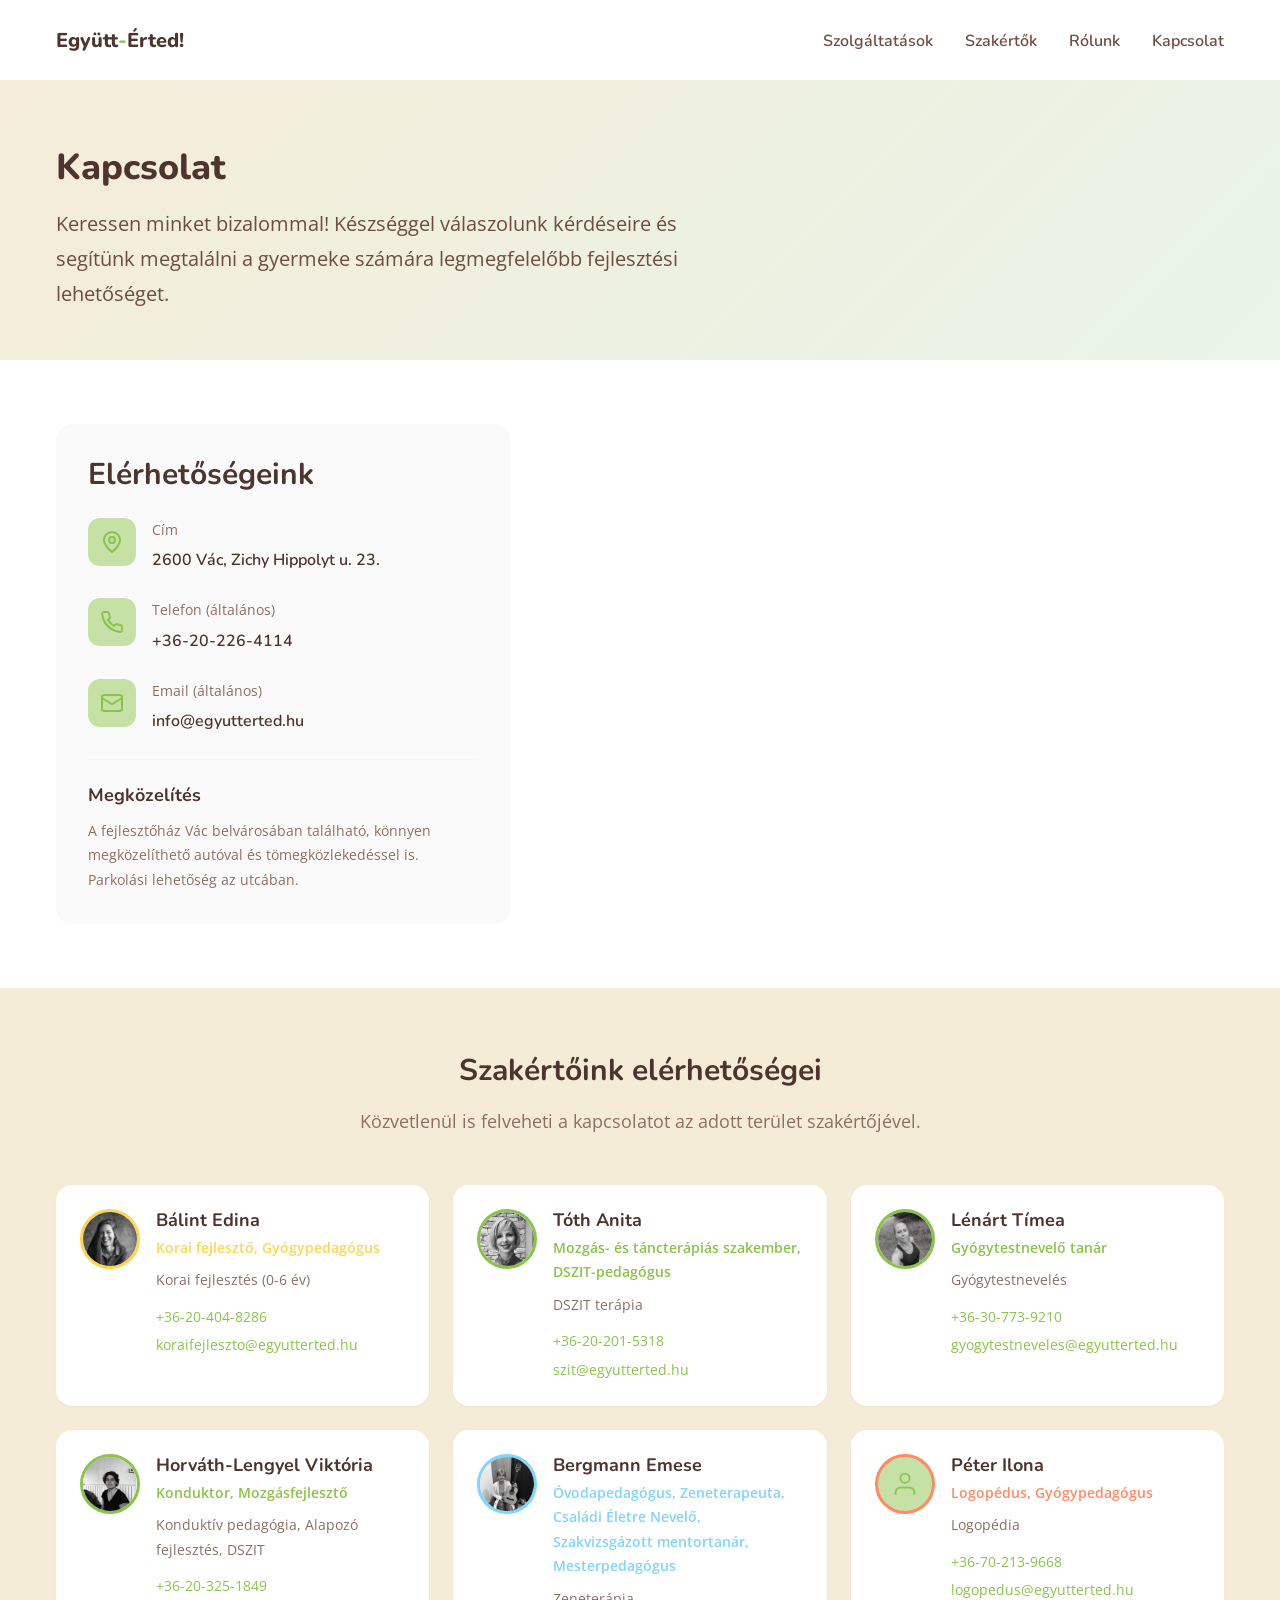
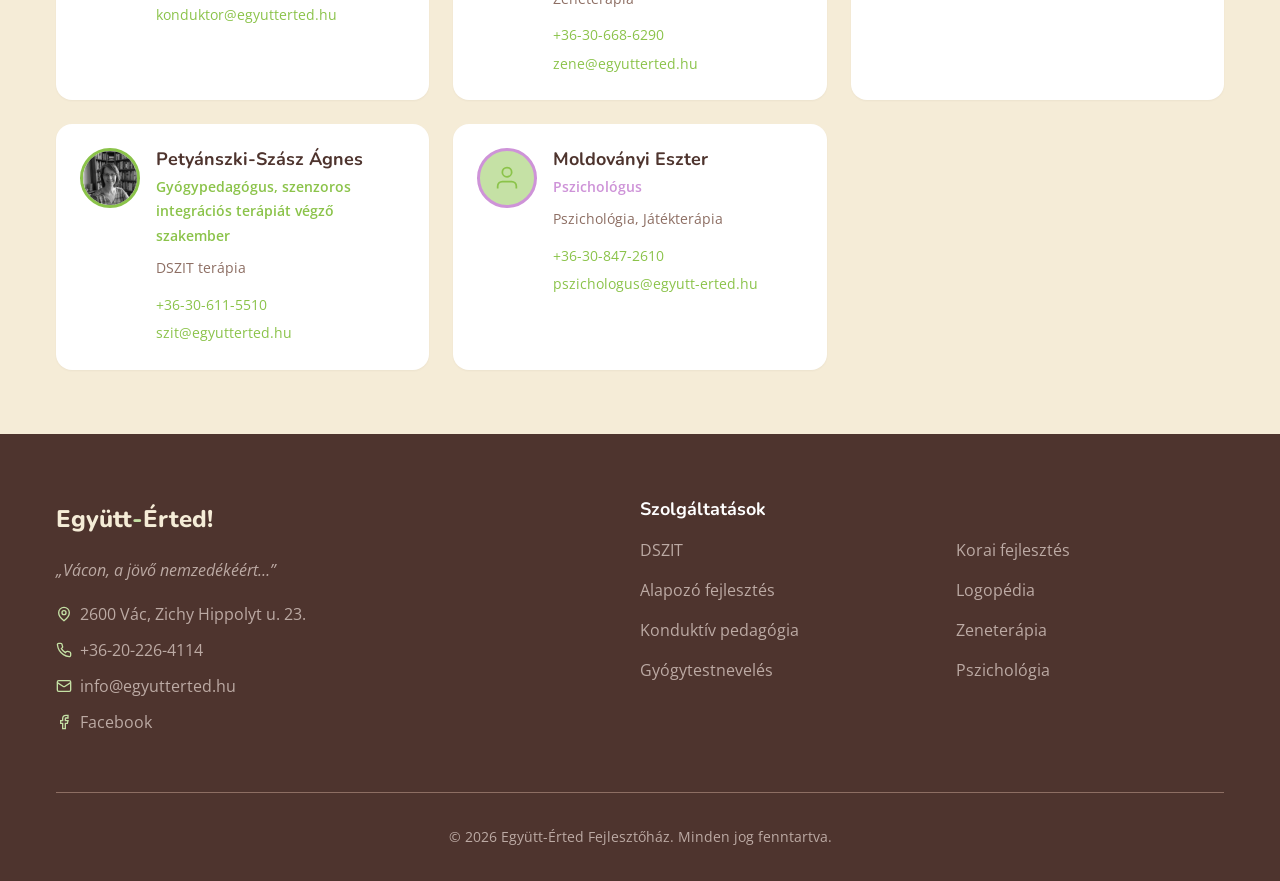
==== commit a6569899: "Add Pszichológia service and Moldoványi Eszter; update Bergmann Emese texts - New szolgaltatasok/psz" ====
--- a/kapcsolat.html
+++ b/kapcsolat.html
@@ -190,7 +190,7 @@
               </div>
               <div style="flex: 1;">
                 <h3 style="font-size: var(--text-lg); margin-bottom: var(--space-1);">Bergmann Emese</h3>
-                <p style="color: var(--color-music); font-weight: 600; font-size: var(--text-sm); margin-bottom: var(--space-2);">Zeneterapeuta</p>
+                <p style="color: var(--color-music); font-weight: 600; font-size: var(--text-sm); margin-bottom: var(--space-2);">Óvodapedagógus, Zeneterapeuta, Családi Életre Nevelő,<br>Szakvizsgázott mentortanár,<br>Mesterpedagógus</p>
                 <p style="font-size: var(--text-sm); color: var(--color-text-light); margin-bottom: var(--space-3);">Zeneterápia</p>
                 <div style="display: flex; flex-direction: column; gap: var(--space-1);">
                   <a href="tel:+36306686290" style="font-size: var(--text-sm); color: var(--color-leaf-green);">+36-30-668-6290</a>
@@ -231,6 +231,24 @@
                 <div style="display: flex; flex-direction: column; gap: var(--space-1);">
                   <a href="tel:+36306115510" style="font-size: var(--text-sm); color: var(--color-leaf-green);">+36-30-611-5510</a>
                   <a href="mailto:szit@egyutterted.hu" style="font-size: var(--text-sm); color: var(--color-leaf-green);">szit@egyutterted.hu</a>
+                </div>
+              </div>
+            </div>
+          </div>
+
+          <!-- Moldoványi Eszter -->
+          <div style="background: var(--color-white); border-radius: var(--radius-xl); padding: var(--space-6); box-shadow: var(--shadow-sm);">
+            <div style="display: flex; gap: var(--space-4); align-items: flex-start;">
+              <div style="width: 60px; height: 60px; border-radius: 50%; flex-shrink: 0; border: 3px solid var(--color-psychology); background: var(--color-soft-green); display: flex; align-items: center; justify-content: center;">
+                <svg xmlns="http://www.w3.org/2000/svg" viewBox="0 0 24 24" fill="none" stroke="var(--color-leaf-green)" stroke-width="1.5" style="width: 28px; height: 28px;"><path d="M20 21v-2a4 4 0 0 0-4-4H8a4 4 0 0 0-4 4v2"/><circle cx="12" cy="7" r="4"/></svg>
+              </div>
+              <div style="flex: 1;">
+                <h3 style="font-size: var(--text-lg); margin-bottom: var(--space-1);">Moldoványi Eszter</h3>
+                <p style="color: var(--color-psychology); font-weight: 600; font-size: var(--text-sm); margin-bottom: var(--space-2);">Pszichológus</p>
+                <p style="font-size: var(--text-sm); color: var(--color-text-light); margin-bottom: var(--space-3);">Pszichológia, Játékterápia</p>
+                <div style="display: flex; flex-direction: column; gap: var(--space-1);">
+                  <a href="tel:+36308472610" style="font-size: var(--text-sm); color: var(--color-leaf-green);">+36-30-847-2610</a>
+                  <a href="mailto:pszichologus@egyutt-erted.hu" style="font-size: var(--text-sm); color: var(--color-leaf-green);">pszichologus@egyutt-erted.hu</a>
                 </div>
               </div>
             </div>
@@ -281,6 +299,7 @@
             <a href="szolgaltatasok/korai-fejlesztes.html">Korai fejlesztés</a>
             <a href="szolgaltatasok/logopedia.html">Logopédia</a>
             <a href="szolgaltatasok/zeneterapia.html">Zeneterápia</a>
+            <a href="szolgaltatasok/pszichologia.html">Pszichológia</a>
           </nav>
         </div>
       </div>
--- a/css/style.css
+++ b/css/style.css
@@ -44,6 +44,7 @@
   --color-early-dev: #FFD54F;
   --color-speech: #FF8A65;
   --color-music: #81D4FA;
+  --color-psychology: #CE93D8;
   --color-physical-ed: #66BB6A;
 
   /* Typography */
@@ -590,6 +591,7 @@
 .service-card-accent--early { background: var(--color-early-dev); }
 .service-card-accent--speech { background: var(--color-speech); }
 .service-card-accent--music { background: var(--color-music); }
+.service-card-accent--psychology { background: var(--color-psychology); }
 
 .service-card-content {
   padding: var(--space-6);
